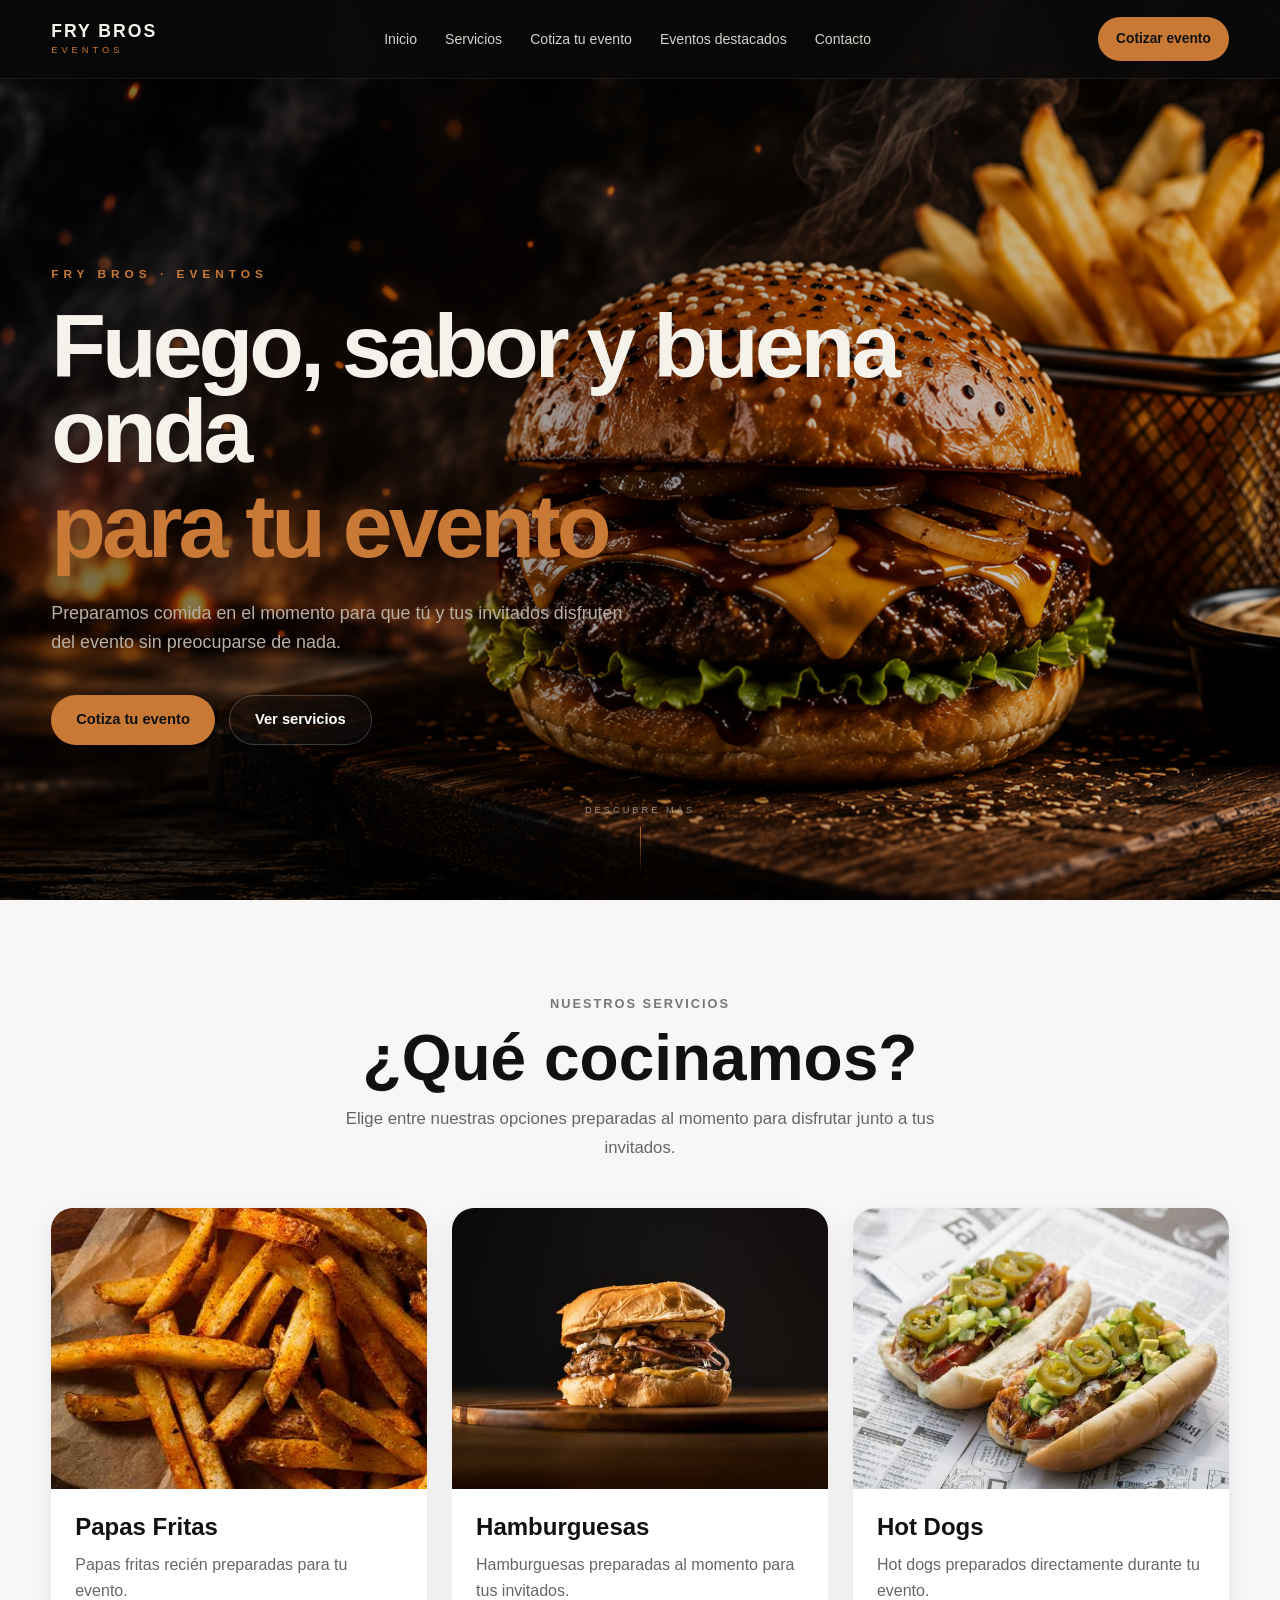
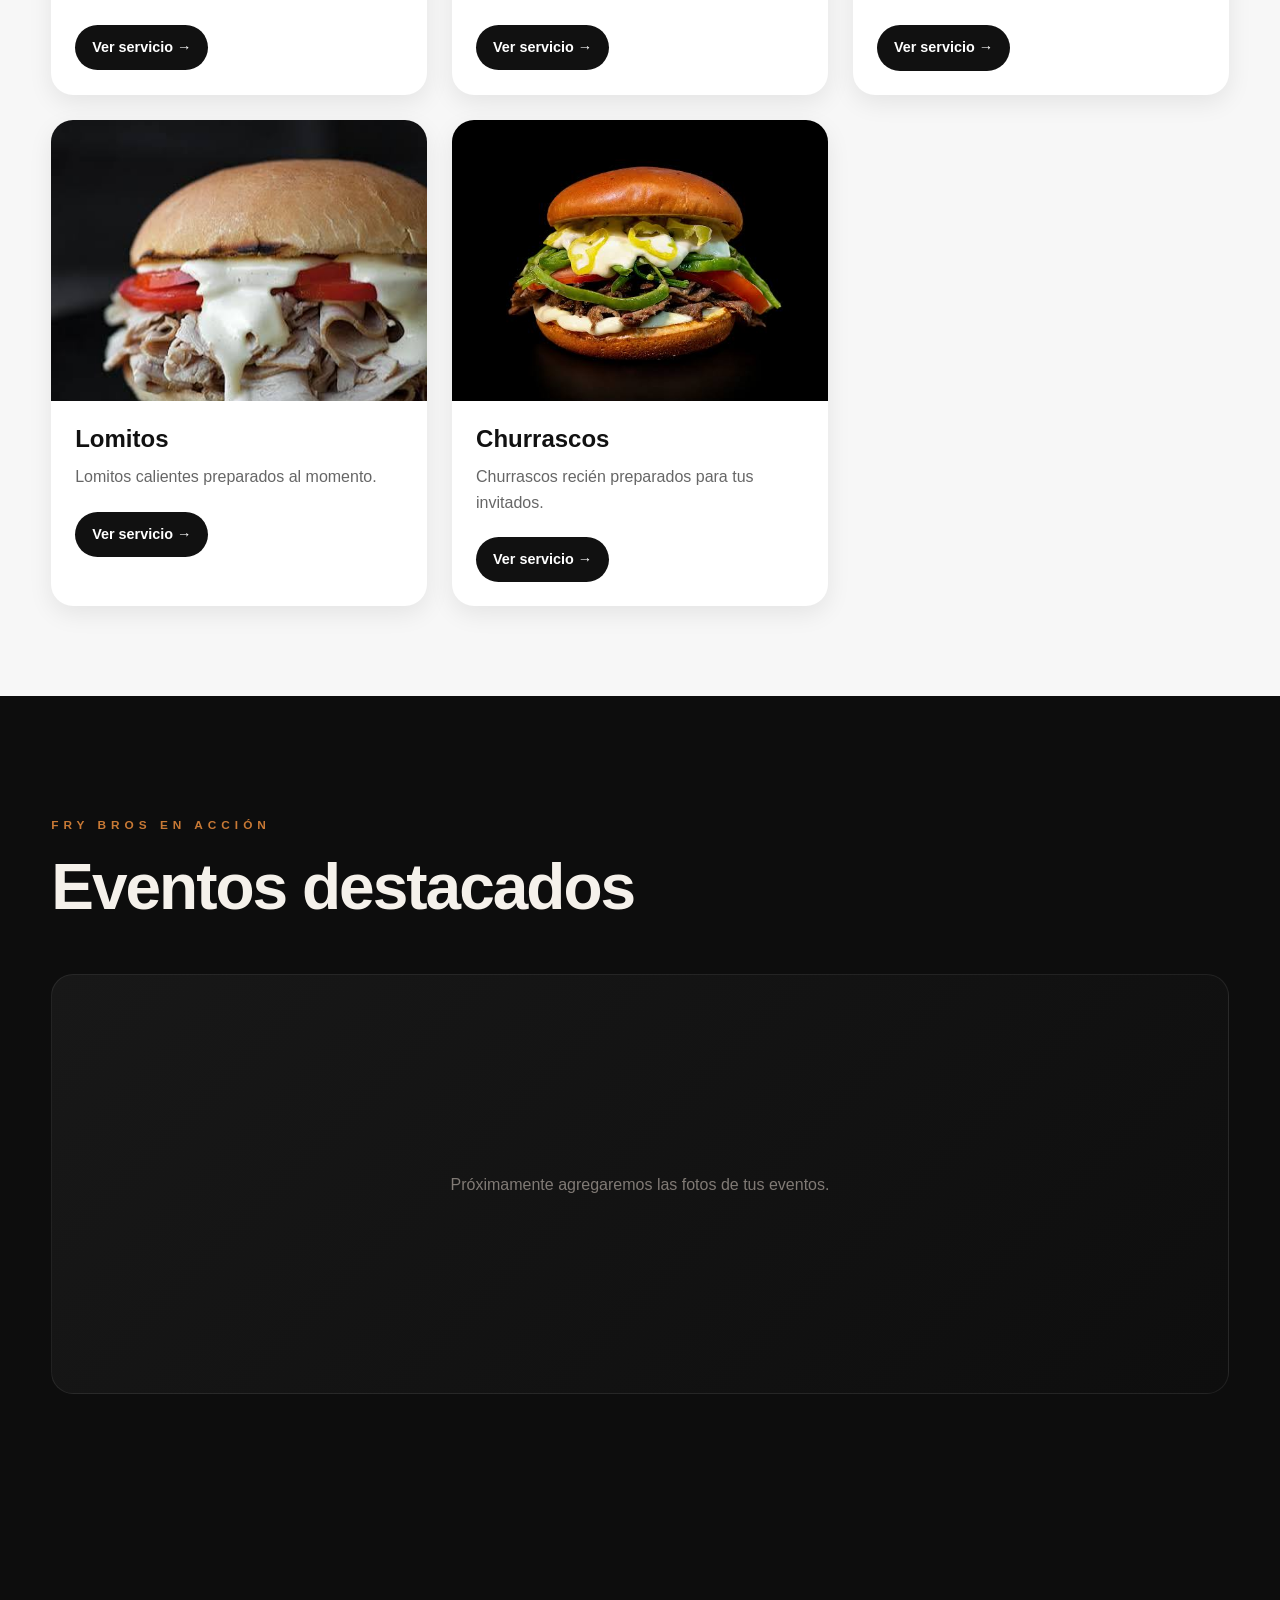
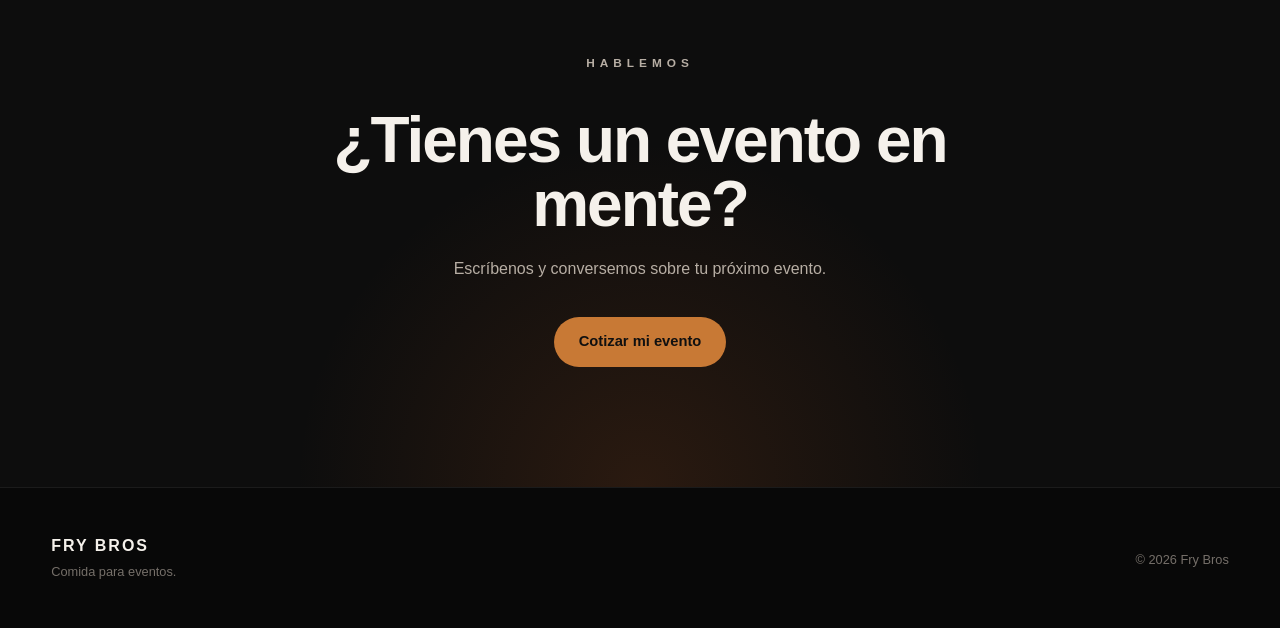
==== index.html @ 7876daa6 "Update index.html" ====
<!DOCTYPE html>
<html lang="es">
<head>
  <meta charset="UTF-8">
  <meta name="viewport" content="width=device-width, initial-scale=1.0">

  <title>Fry Bros | Comida para Eventos</title>
  <meta
    name="description"
    content="Fry Bros - Comida preparada en el momento para eventos."
  >

  <link rel="stylesheet" href="styles.css">
  <link rel="stylesheet" href="css/servicios.css">
</head>

<body>

  <header class="navbar">
    <div class="container nav-content">
      <a href="#inicio" class="brand">
        <span class="brand-main">FRY BROS</span>
        <span class="brand-small">EVENTOS</span>
      </a>

      <nav>
        <a href="#inicio">Inicio</a>
        <a href="#servicios">Servicios</a>
        <a href="#cotizar">Cotiza tu evento</a>
        <a href="#eventos">Eventos destacados</a>
        <a href="#contacto">Contacto</a>
      </nav>

      <a href="#cotizar" class="nav-button">
        Cotizar evento
      </a>
    </div>
  </header>


  <main>

    <!-- INICIO -->
    <section id="inicio" class="hero">

      <div class="hero-background"></div>

      <div class="container hero-content">

        <p class="eyebrow">
          FRY BROS · EVENTOS
        </p>

        <h1>
          Fuego, sabor y buena onda
          <span>para tu evento</span>
        </h1>

        <p class="hero-description">
          Preparamos comida en el momento para que tú y tus invitados
          disfruten del evento sin preocuparse de nada.
        </p>

        <div class="hero-buttons">

          <a href="#cotizar" class="button-primary">
            Cotiza tu evento
          </a>

          <a href="#servicios" class="button-secondary">
            Ver servicios
          </a>

        </div>

      </div>

      <div class="scroll-indicator">
        <span>DESCUBRE MÁS</span>
        <div class="scroll-line"></div>
      </div>

    </section>


<!-- SERVICIOS FRY BROS -->
<div id="servicios"></div>
    




    <!-- EVENTOS -->
    <section id="eventos" class="section">

      <div class="container">

        <p class="section-label">
          FRY BROS EN ACCIÓN
        </p>

        <h2>
          Eventos destacados
        </h2>

        <div class="gallery-placeholder">
          <p>Próximamente agregaremos las fotos de tus eventos.</p>
        </div>

      </div>

    </section>


    <!-- CONTACTO -->
    <section id="contacto" class="section contact-section">

      <div class="container">

        <p class="section-label">
          HABLEMOS
        </p>

        <h2>
          ¿Tienes un evento en mente?
        </h2>

        <p>
          Escríbenos y conversemos sobre tu próximo evento.
        </p>

        <a href="#cotizar" class="button-primary">
          Cotizar mi evento
        </a>

      </div>

    </section>

  </main>


  <footer>

    <div class="container footer-content">

      <div>
        <strong>FRY BROS</strong>
        <p>Comida para eventos.</p>
      </div>

      <p>
        © <span id="year"></span> Fry Bros
      </p>

    </div>

  </footer>


  <script src="script.js"></script>
<script src="data/servicios.js"></script>
<script src="js/servicios.js"></script>
</body>
</html>
---- styles.css ----
:root {
  --bg: #0d0d0d;
  --bg-soft: #151515;
  --card: #181818;
  --text: #f5f1eb;
  --text-soft: #b7aea4;
  --accent: #c87935;
  --accent-dark: #9f5620;
  --border: rgba(255, 255, 255, 0.08);

  --max-width: 1180px;
  --radius: 22px;
}


/* RESET */

* {
  margin: 0;
  padding: 0;
  box-sizing: border-box;
}

html {
  scroll-behavior: smooth;
}

body {
  background: var(--bg);
  color: var(--text);
  font-family: Arial, Helvetica, sans-serif;
  line-height: 1.6;
  overflow-x: hidden;
}

a {
  color: inherit;
  text-decoration: none;
}

.container {
  width: min(92%, var(--max-width));
  margin: auto;
}


/* NAVBAR */

.navbar {
  position: fixed;
  top: 0;
  left: 0;
  width: 100%;
  z-index: 1000;

  background: rgba(10, 10, 10, 0.78);
  backdrop-filter: blur(16px);
  -webkit-backdrop-filter: blur(16px);

  border-bottom: 1px solid var(--border);
}

.nav-content {
  min-height: 78px;

  display: flex;
  justify-content: space-between;
  align-items: center;
  gap: 30px;
}

.brand {
  display: flex;
  flex-direction: column;

  line-height: 1;
}

.brand-main {
  font-size: 1.1rem;
  font-weight: 800;
  letter-spacing: 2px;
}

.brand-small {
  margin-top: 5px;

  font-size: 0.58rem;
  letter-spacing: 4px;

  color: var(--accent);
}

nav {
  display: flex;
  align-items: center;
  gap: 28px;
}

nav a {
  position: relative;

  font-size: 0.88rem;

  color: #d8d1c9;

  transition: 0.25s ease;
}

nav a::after {
  content: "";

  position: absolute;

  left: 0;
  bottom: -7px;

  width: 0;
  height: 1px;

  background: var(--accent);

  transition: 0.3s ease;
}

nav a:hover {
  color: white;
}

nav a:hover::after {
  width: 100%;
}

.nav-button {
  padding: 11px 18px;

  background: var(--accent);
  border-radius: 999px;

  color: #111;
  font-weight: 700;
  font-size: 0.86rem;

  transition: 0.25s ease;
}

.nav-button:hover {
  transform: translateY(-2px);
  background: #dc8a42;
}


/* HERO */

.hero {
  position: relative;

  min-height: 100vh;

  display: flex;
  align-items: center;

  overflow: hidden;
}

.hero-background {
  position: absolute;
  inset: 0;

 background:
    linear-gradient(
        90deg,
        rgba(0, 0, 0, 0.35) 0%,
        rgba(0, 0, 0, 0.20) 50%,
        rgba(0, 0, 0, 0.10) 100%
    ),
    url("ChatGPT Image 18 ago 2026, 19_31_54.png");

background-size: cover;
background-position: center;
background-repeat: no-repeat;

  transform: scale(1.04);

  animation: heroMove 9s ease-in-out infinite alternate;
}

.hero-background::after {
  content: "";

  position: absolute;
  inset: 0;

  background:
    linear-gradient(
      90deg,
      rgba(0, 0, 0, 0.30),
      rgba(0, 0, 0, 0.05)
    );
}

@keyframes heroMove {
  from {
    transform: scale(1.04) translateX(0);
  }

  to {
    transform: scale(1.08) translateX(-12px);
  }
}

.hero-content {
  position: relative;
  z-index: 2;

  padding-top: 110px;

  max-width: var(--max-width);
}

.eyebrow,
.section-label {
  margin-bottom: 20px;

  color: var(--accent);

  font-size: 0.74rem;
  font-weight: 700;
  letter-spacing: 5px;
}

.hero h1 {
  max-width: 850px;

  font-size: clamp(3rem, 7vw, 6.5rem);
  line-height: 0.95;

  letter-spacing: -4px;
  font-weight: 800;

  animation: fadeUp 0.9s ease forwards;
}

.hero h1 span {
  display: block;

  margin-top: 10px;

  color: var(--accent);
}

.hero-description {
  max-width: 600px;

  margin-top: 30px;

  font-size: 1.12rem;

  color: var(--text-soft);

  animation: fadeUp 1.2s ease forwards;
}

.hero-buttons {
  display: flex;
  flex-wrap: wrap;
  gap: 14px;

  margin-top: 38px;

  animation: fadeUp 1.4s ease forwards;
}

.button-primary,
.button-secondary {
  display: inline-flex;

  align-items: center;
  justify-content: center;

  min-height: 50px;

  padding: 0 25px;

  border-radius: 999px;

  font-size: 0.92rem;
  font-weight: 700;

  transition:
    transform 0.25s ease,
    background 0.25s ease,
    border 0.25s ease;
}

.button-primary {
  background: var(--accent);
  color: #101010;
}

.button-primary:hover {
  background: #df8c42;
  transform: translateY(-3px);
}

.button-secondary {
  border: 1px solid rgba(255, 255, 255, 0.2);

  color: white;

  background: rgba(255, 255, 255, 0.03);
}

.button-secondary:hover {
  background: rgba(255, 255, 255, 0.08);
  transform: translateY(-3px);
}

.scroll-indicator {
  position: absolute;

  left: 50%;
  bottom: 28px;

  transform: translateX(-50%);

  z-index: 2;

  display: flex;
  flex-direction: column;
  align-items: center;
  gap: 9px;
}

.scroll-indicator span {
  font-size: 0.58rem;

  letter-spacing: 3px;

  color: rgba(255, 255, 255, 0.5);
}

.scroll-line {
  width: 1px;
  height: 45px;

  background: linear-gradient(
    to bottom,
    var(--accent),
    transparent
  );

  animation: scrollPulse 1.8s infinite;
}

@keyframes scrollPulse {
  0% {
    opacity: 0.25;
    transform: scaleY(0.65);
    transform-origin: top;
  }

  50% {
    opacity: 1;
    transform: scaleY(1);
  }

  100% {
    opacity: 0.25;
    transform: scaleY(0.65);
    transform-origin: bottom;
  }
}

@keyframes fadeUp {
  from {
    opacity: 0;
    transform: translateY(28px);
  }

  to {
    opacity: 1;
    transform: translateY(0);
  }
}


/* SECCIONES */

.section {
  padding: 120px 0;
}

.section h2 {
  max-width: 760px;

  font-size: clamp(2.3rem, 5vw, 4.4rem);

  line-height: 1;
  letter-spacing: -2px;
}

.section-description {
  max-width: 630px;

  margin-top: 22px;

  color: var(--text-soft);
  font-size: 1.05rem;
}


/* SERVICIOS */

.services-grid {
  margin-top: 60px;

  display: grid;

  grid-template-columns: repeat(3, 1fr);

  gap: 18px;
}

.service-card {
  position: relative;

  min-height: 270px;

  padding: 30px;

  display: flex;
  flex-direction: column;
  justify-content: flex-end;

  background:
    linear-gradient(
      145deg,
      #1c1b1a,
      #121212
    );

  border: 1px solid var(--border);

  border-radius: var(--radius);

  overflow: hidden;

  transition:
    transform 0.35s ease,
    border-color 0.35s ease,
    background 0.35s ease;
}

.service-card::before {
  content: "";

  position: absolute;

  width: 180px;
  height: 180px;

  top: -90px;
  right: -70px;

  border-radius: 50%;

  background: rgba(196, 105, 48, 0.09);

  filter: blur(10px);

  transition: 0.4s ease;
}

.service-card:hover {
  transform: translateY(-8px);

  border-color: rgba(200, 121, 53, 0.45);

  background:
    linear-gradient(
      145deg,
      #211b17,
      #121212
    );
}

.service-card:hover::before {
  transform: scale(1.4);

  background: rgba(196, 105, 48, 0.15);
}

.service-number {
  position: absolute;

  top: 25px;
  right: 25px;

  font-size: 0.75rem;
  letter-spacing: 2px;

  color: #706a64;
}

.service-card h3 {
  position: relative;

  font-size: 1.7rem;
  margin-bottom: 10px;
}

.service-card p {
  position: relative;

  color: #9d9690;
}


/* COTIZADOR */

.dark-section {
  background:
    radial-gradient(
      circle at 20% 0%,
      rgba(144, 66, 27, 0.12),
      transparent 35%
    ),
    #080808;

  border-top: 1px solid var(--border);
  border-bottom: 1px solid var(--border);
}

.quote-placeholder,
.gallery-placeholder {
  margin-top: 55px;

  min-height: 300px;

  display: flex;
  align-items: center;
  justify-content: center;

  text-align: center;

  background: var(--card);

  border: 1px solid var(--border);

  border-radius: var(--radius);

  color: #807a75;
}


/* GALERÍA */

.gallery-placeholder {
  min-height: 420px;

  background:
    linear-gradient(
      135deg,
      #181818,
      #0e0e0e
    );
}


/* CONTACTO */

.contact-section {
  text-align: center;

  background:
    radial-gradient(
      circle at 50% 100%,
      rgba(177, 85, 30, 0.18),
      transparent 40%
    );
}

.contact-section .section-label,
.contact-section h2,
.contact-section p {
  margin-left: auto;
  margin-right: auto;
}

.contact-section h2 {
  max-width: 700px;
}

.contact-section p {
  margin-top: 20px;
  margin-bottom: 35px;

  color: var(--text-soft);
}


/* FOOTER */

footer {
  padding: 45px 0;

  border-top: 1px solid var(--border);

  background: #080808;
}

.footer-content {
  display: flex;

  justify-content: space-between;
  align-items: center;

  gap: 30px;
}

.footer-content strong {
  letter-spacing: 2px;
}

.footer-content p {
  margin-top: 4px;

  font-size: 0.8rem;

  color: #756f69;
}


/* RESPONSIVE */

@media (max-width: 950px) {

  nav {
    display: none;
  }

  .services-grid {
    grid-template-columns: repeat(2, 1fr);
  }

  .hero h1 {
    letter-spacing: -3px;
  }

}


@media (max-width: 650px) {

  .navbar {
    background: rgba(8, 8, 8, 0.92);
  }

  .nav-content {
    min-height: 68px;
  }

  .nav-button {
    padding: 9px 14px;

    font-size: 0.75rem;
  }

  .hero {
    min-height: 100svh;
  }

  .hero-content {
    padding-top: 90px;
  }

  .hero h1 {
    font-size: clamp(3rem, 15vw, 4.3rem);

    letter-spacing: -2px;
  }

  .hero-description {
    font-size: 1rem;
  }

  .hero-buttons {
    flex-direction: column;
  }

  .button-primary,
  .button-secondary {
    width: 100%;
  }

  .scroll-indicator {
    display: none;
  }

  .section {
    padding: 85px 0;
  }

  .section h2 {
    font-size: 2.6rem;
  }

  .services-grid {
    grid-template-columns: 1fr;
  }

  .service-card {
    min-height: 230px;
  }

  .footer-content {
    flex-direction: column;
    align-items: flex-start;
  }

}
/* ==============================
   ANIMACIONES AL HACER SCROLL
   ============================== */

.reveal {
  opacity: 0;
  transform: translateY(35px);
  transition:
    opacity 0.8s ease,
    transform 0.8s ease;
}

.reveal.visible {
  opacity: 1;
  transform: translateY(0);
}

/* Efecto del navbar al bajar */

.navbar-scrolled {
  background: rgba(8, 8, 8, 0.95);
  box-shadow: 0 8px 30px rgba(0, 0, 0, 0.25);
}

/* Retraso progresivo de las tarjetas */

.service-card:nth-child(1) {
  transition-delay: 0.05s;
}

.service-card:nth-child(2) {
  transition-delay: 0.10s;
}

.service-card:nth-child(3) {
  transition-delay: 0.15s;
}

.service-card:nth-child(4) {
  transition-delay: 0.20s;
}

.service-card:nth-child(5) {
  transition-delay: 0.25s;
}

/* Accesibilidad: reduce animaciones si el dispositivo lo solicita */

@media (prefers-reduced-motion: reduce) {
  *,
  *::before,
  *::after {
    scroll-behavior: auto !important;
    animation-duration: 0.01ms !important;
    animation-iteration-count: 1 !important;
    transition-duration: 0.01ms !important;
  }
}
---- css/servicios.css ----
.servicios-frybros {
  padding: 90px 0;
  background: #f7f7f7;
}

.servicios-encabezado {
  width: min(900px, 90%);
  margin: 0 auto 45px;
  text-align: center;
}

.servicios-etiqueta {
  display: inline-block;
  margin-bottom: 12px;
  font-size: 0.8rem;
  font-weight: 800;
  letter-spacing: 2px;
  color: #777;
}

.servicios-encabezado h2 {
  margin: 0 0 15px;
  font-size: clamp(2.2rem, 5vw, 4rem);
  line-height: 1;
  color: #111;
}

.servicios-encabezado p {
  max-width: 650px;
  margin: 0 auto;
  font-size: 1.05rem;
  line-height: 1.7;
  color: #666;
}

#servicios-container {
  width: min(1200px, 92%);
  margin: 0 auto;

  display: grid;
  grid-template-columns: repeat(3, 1fr);
  gap: 25px;
}

.servicio-card {
  position: relative;
  overflow: hidden;
  background: white;
  border-radius: 22px;

  box-shadow:
    0 8px 25px rgba(0, 0, 0, 0.08);

  transition:
    transform 0.3s ease,
    box-shadow 0.3s ease;
}

.servicio-card:hover {
  transform: translateY(-8px);

  box-shadow:
    0 18px 45px rgba(0, 0, 0, 0.15);
}

.servicio-link {
  display: block;
  height: 100%;
  text-decoration: none;
  color: inherit;
}

.servicio-imagen {
  width: 100%;
  aspect-ratio: 4 / 3;

  overflow: hidden;
  background: #ececec;
}

.servicio-imagen img {
  width: 100%;
  height: 100%;

  display: block;
  object-fit: cover;

  transition: transform 0.5s ease;
}

.servicio-card:hover .servicio-imagen img {
  transform: scale(1.07);
}

.servicio-contenido {
  padding: 24px;
}

.servicio-contenido h3 {
  margin: 0 0 10px;

  font-size: 1.5rem;
  line-height: 1.2;

  color: #111;
}

.servicio-contenido p {
  margin: 0 0 22px;

  line-height: 1.6;
  color: #666;
}

.servicio-boton {
  display: inline-flex;
  align-items: center;

  padding: 11px 17px;

  border-radius: 100px;

  background: #111;
  color: white;

  font-size: 0.9rem;
  font-weight: 700;

  transition:
    transform 0.2s ease,
    opacity 0.2s ease;
}

.servicio-card:hover .servicio-boton {
  transform: translateX(3px);
}

@media (max-width: 950px) {
  #servicios-container {
    grid-template-columns: repeat(2, 1fr);
  }
}

@media (max-width: 620px) {
  .servicios-frybros {
    padding: 65px 0;
  }

  #servicios-container {
    width: min(92%, 500px);
    grid-template-columns: 1fr;
    gap: 18px;
  }

  .servicios-contenido {
    padding: 20px;
  }
}
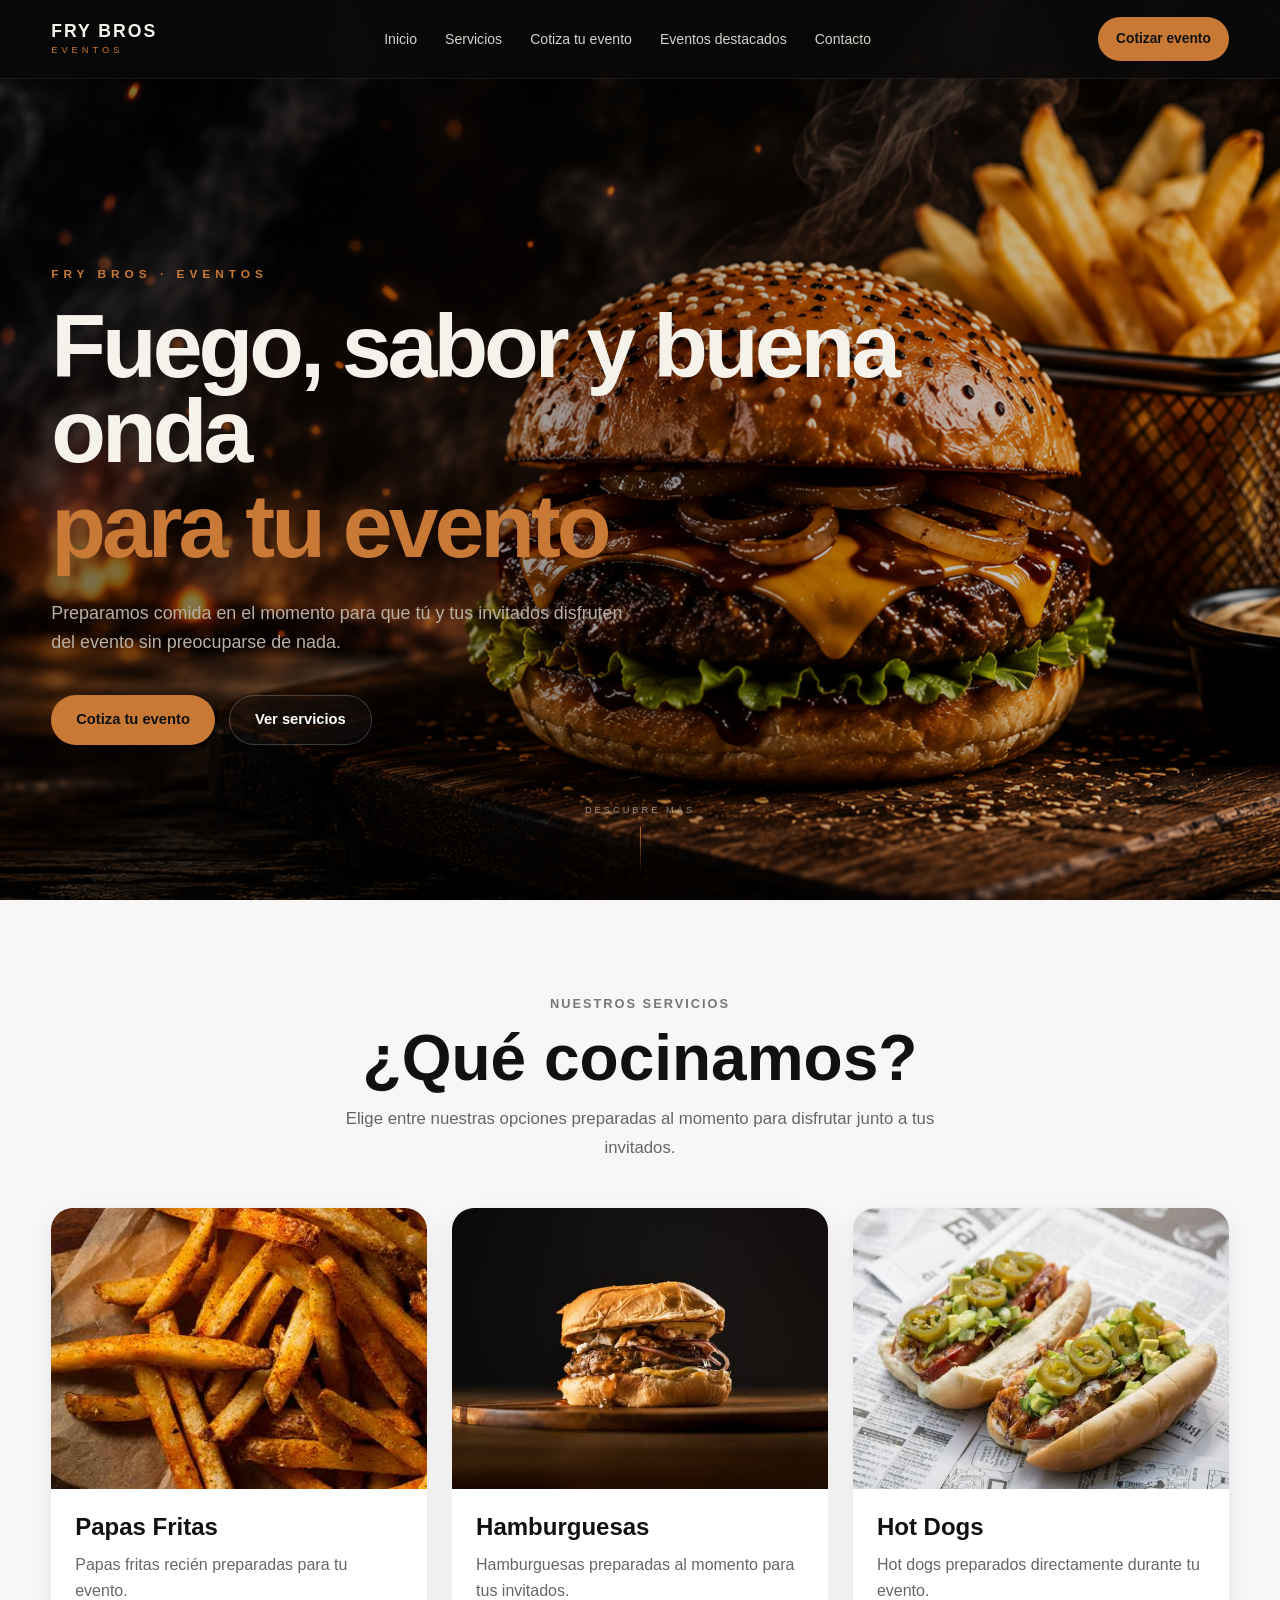
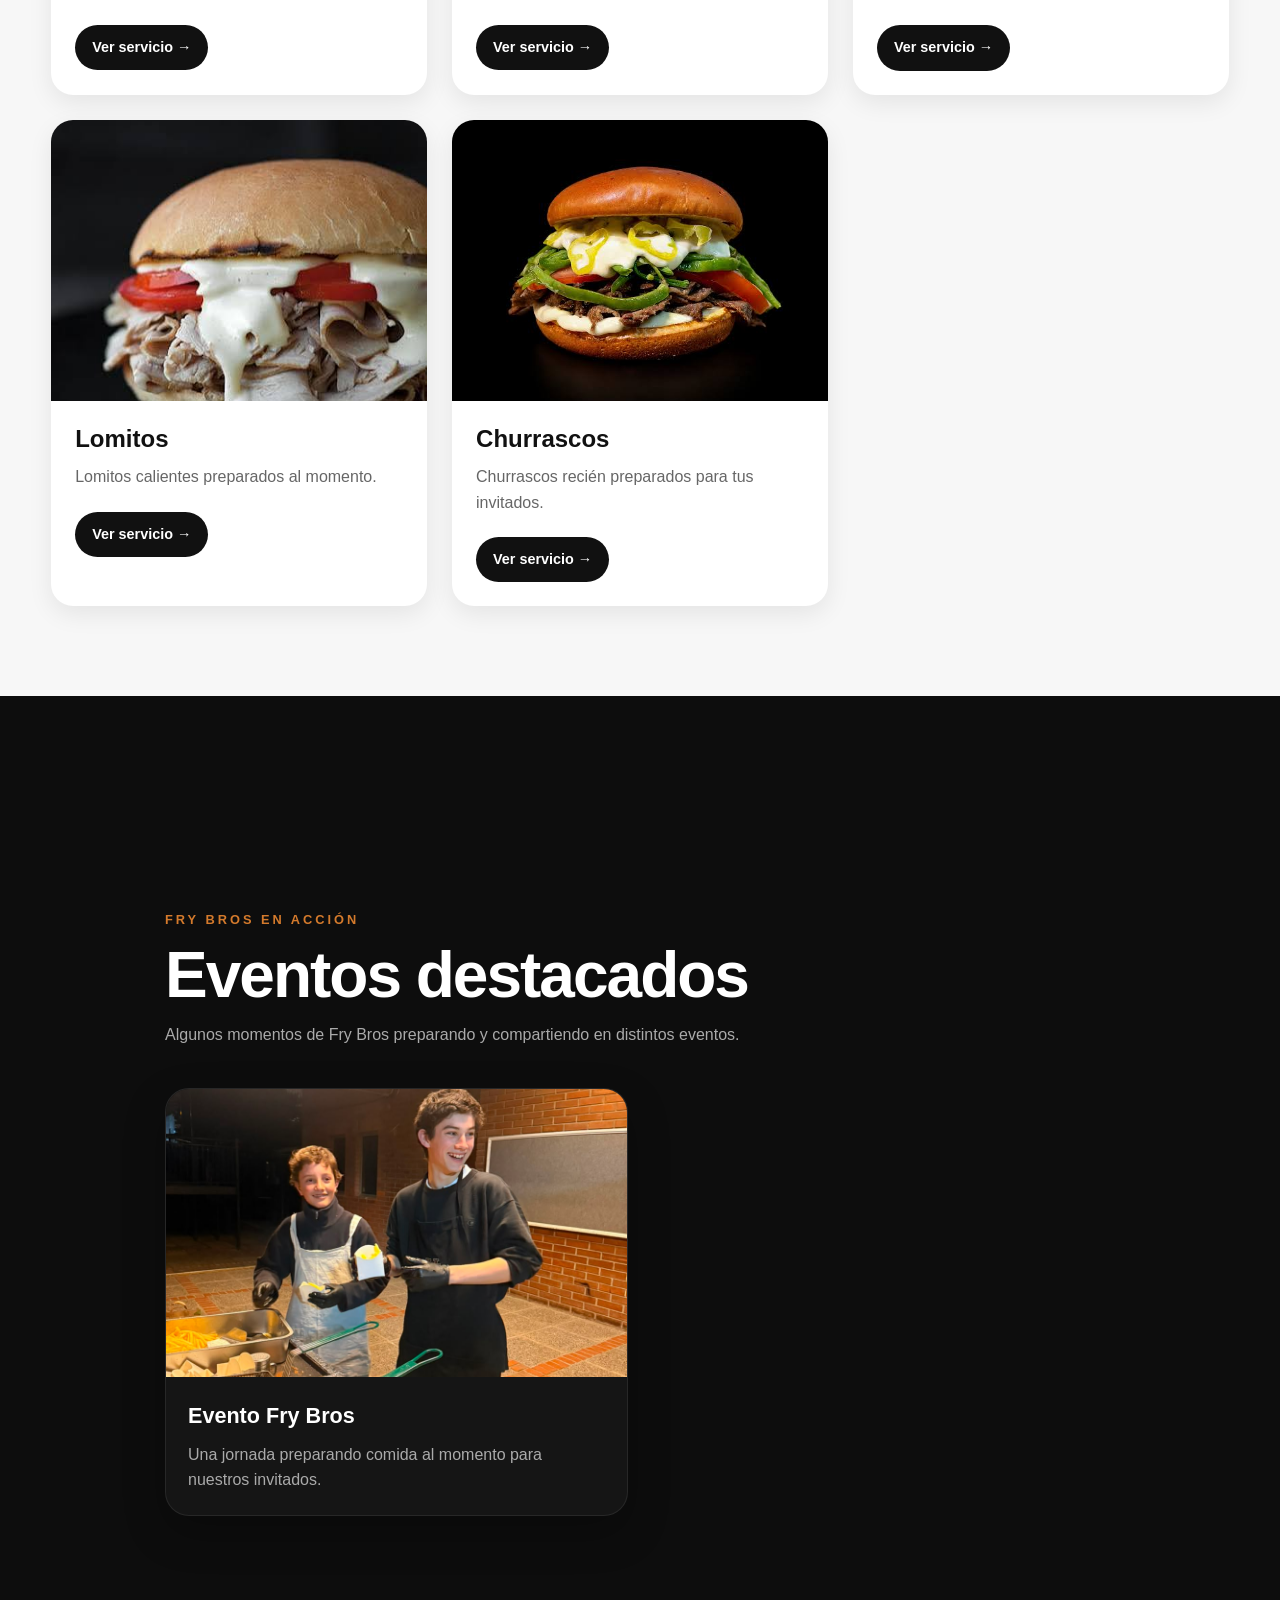
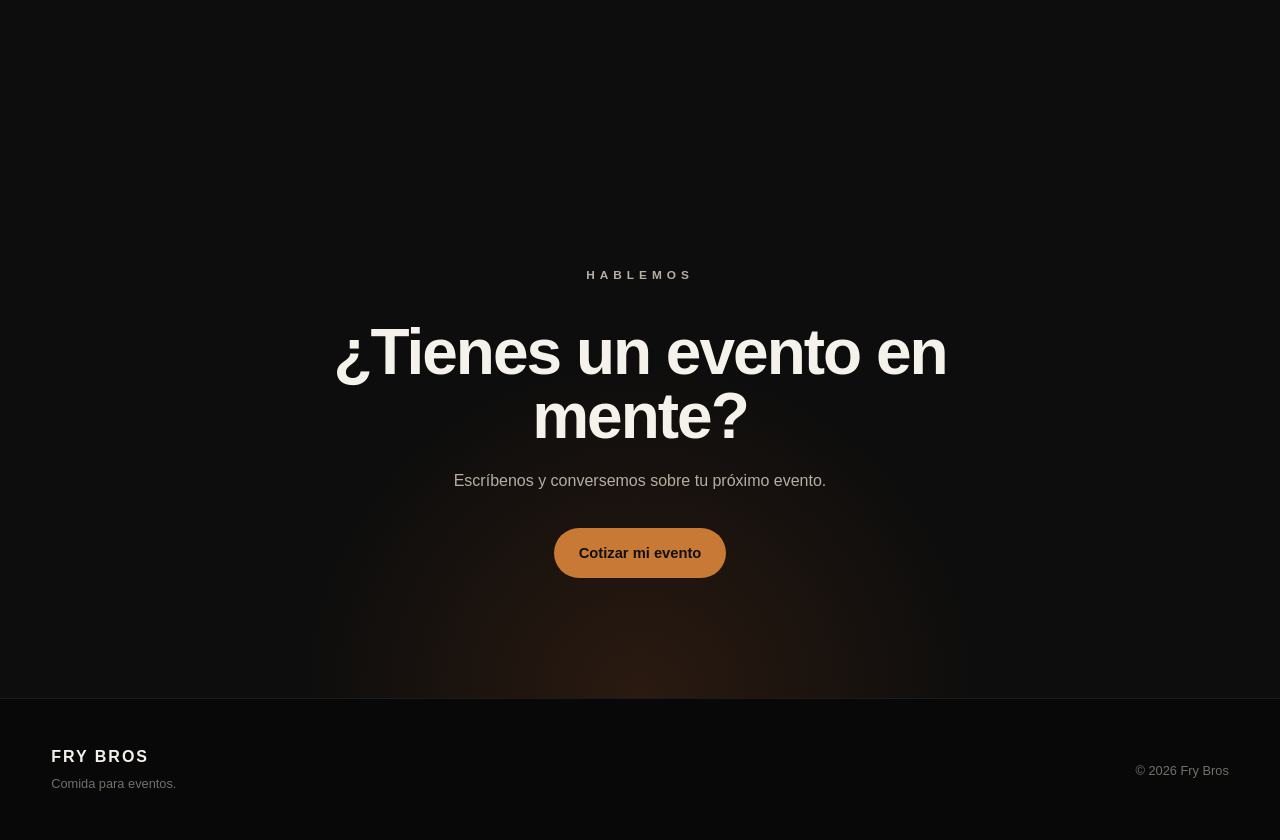
==== commit 84846750: "Update index.html" ====
--- a/index.html
+++ b/index.html
@@ -12,6 +12,7 @@
 
   <link rel="stylesheet" href="styles.css">
   <link rel="stylesheet" href="css/servicios.css">
+<link rel="stylesheet" href="css/eventos.css">
 </head>
 
 <body>
@@ -158,8 +159,10 @@
   </footer>
 
 
-  <script src="script.js"></script>
+<script src="script.js"></script>
 <script src="data/servicios.js"></script>
 <script src="js/servicios.js"></script>
+<script src="data/eventos.js"></script>
+<script src="js/eventos.js"></script>
 </body>
 </html>
--- a/css/eventos.css
+++ b/css/eventos.css
@@ -0,0 +1,105 @@
+.eventos-frybros {
+  padding: 90px 0;
+  background: #0d0d0d;
+}
+
+.eventos-encabezado {
+  width: min(950px, 90%);
+  margin: 0 auto 40px;
+}
+
+.eventos-etiqueta {
+  display: inline-block;
+  margin-bottom: 12px;
+  color: #d47a2c;
+  font-size: 0.8rem;
+  font-weight: 800;
+  letter-spacing: 3px;
+}
+
+.eventos-encabezado h2 {
+  margin: 0 0 14px;
+  color: #ffffff;
+  font-size: clamp(2.4rem, 5vw, 4rem);
+  line-height: 1;
+}
+
+.eventos-encabezado p {
+  max-width: 650px;
+  margin: 0;
+  color: #aaa;
+  font-size: 1rem;
+  line-height: 1.7;
+}
+
+#eventos-container {
+  width: min(950px, 90%);
+  margin: 0 auto;
+
+  display: grid;
+  grid-template-columns: repeat(2, 1fr);
+  gap: 24px;
+}
+
+.evento-card {
+  overflow: hidden;
+  border: 1px solid rgba(255, 255, 255, 0.08);
+  border-radius: 24px;
+  background: #151515;
+
+  box-shadow: 0 16px 40px rgba(0, 0, 0, 0.25);
+
+  transition:
+    transform 0.3s ease,
+    border-color 0.3s ease;
+}
+
+.evento-card:hover {
+  transform: translateY(-5px);
+  border-color: rgba(212, 122, 44, 0.45);
+}
+
+.evento-imagen {
+  width: 100%;
+  aspect-ratio: 16 / 10;
+  overflow: hidden;
+  background: #111;
+}
+
+.evento-imagen img {
+  width: 100%;
+  height: 100%;
+  display: block;
+  object-fit: cover;
+  transition: transform 0.5s ease;
+}
+
+.evento-card:hover .evento-imagen img {
+  transform: scale(1.04);
+}
+
+.evento-contenido {
+  padding: 22px;
+}
+
+.evento-contenido h3 {
+  margin: 0 0 8px;
+  color: #fff;
+  font-size: 1.35rem;
+}
+
+.evento-contenido p {
+  margin: 0;
+  color: #aaa;
+  line-height: 1.6;
+}
+
+@media (max-width: 700px) {
+  .eventos-frybros {
+    padding: 65px 0;
+  }
+
+  #eventos-container {
+    grid-template-columns: 1fr;
+  }
+}
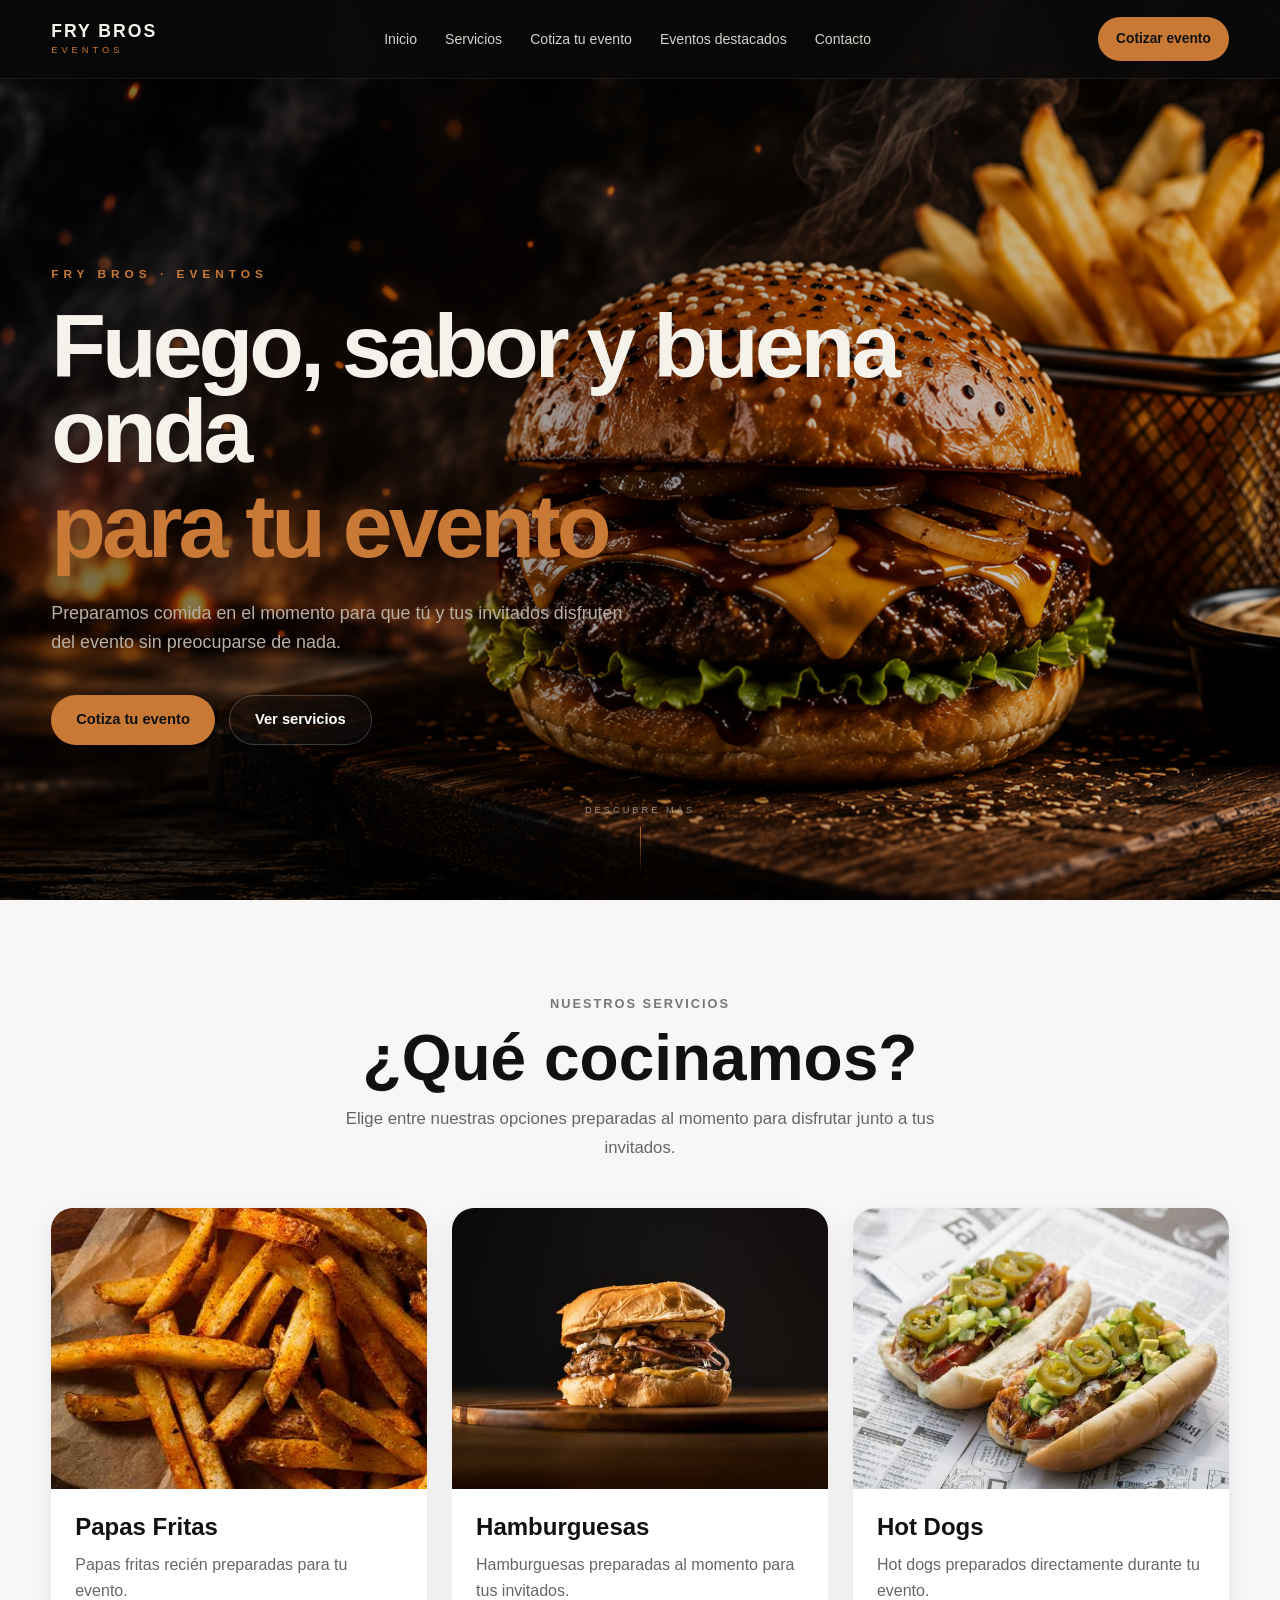
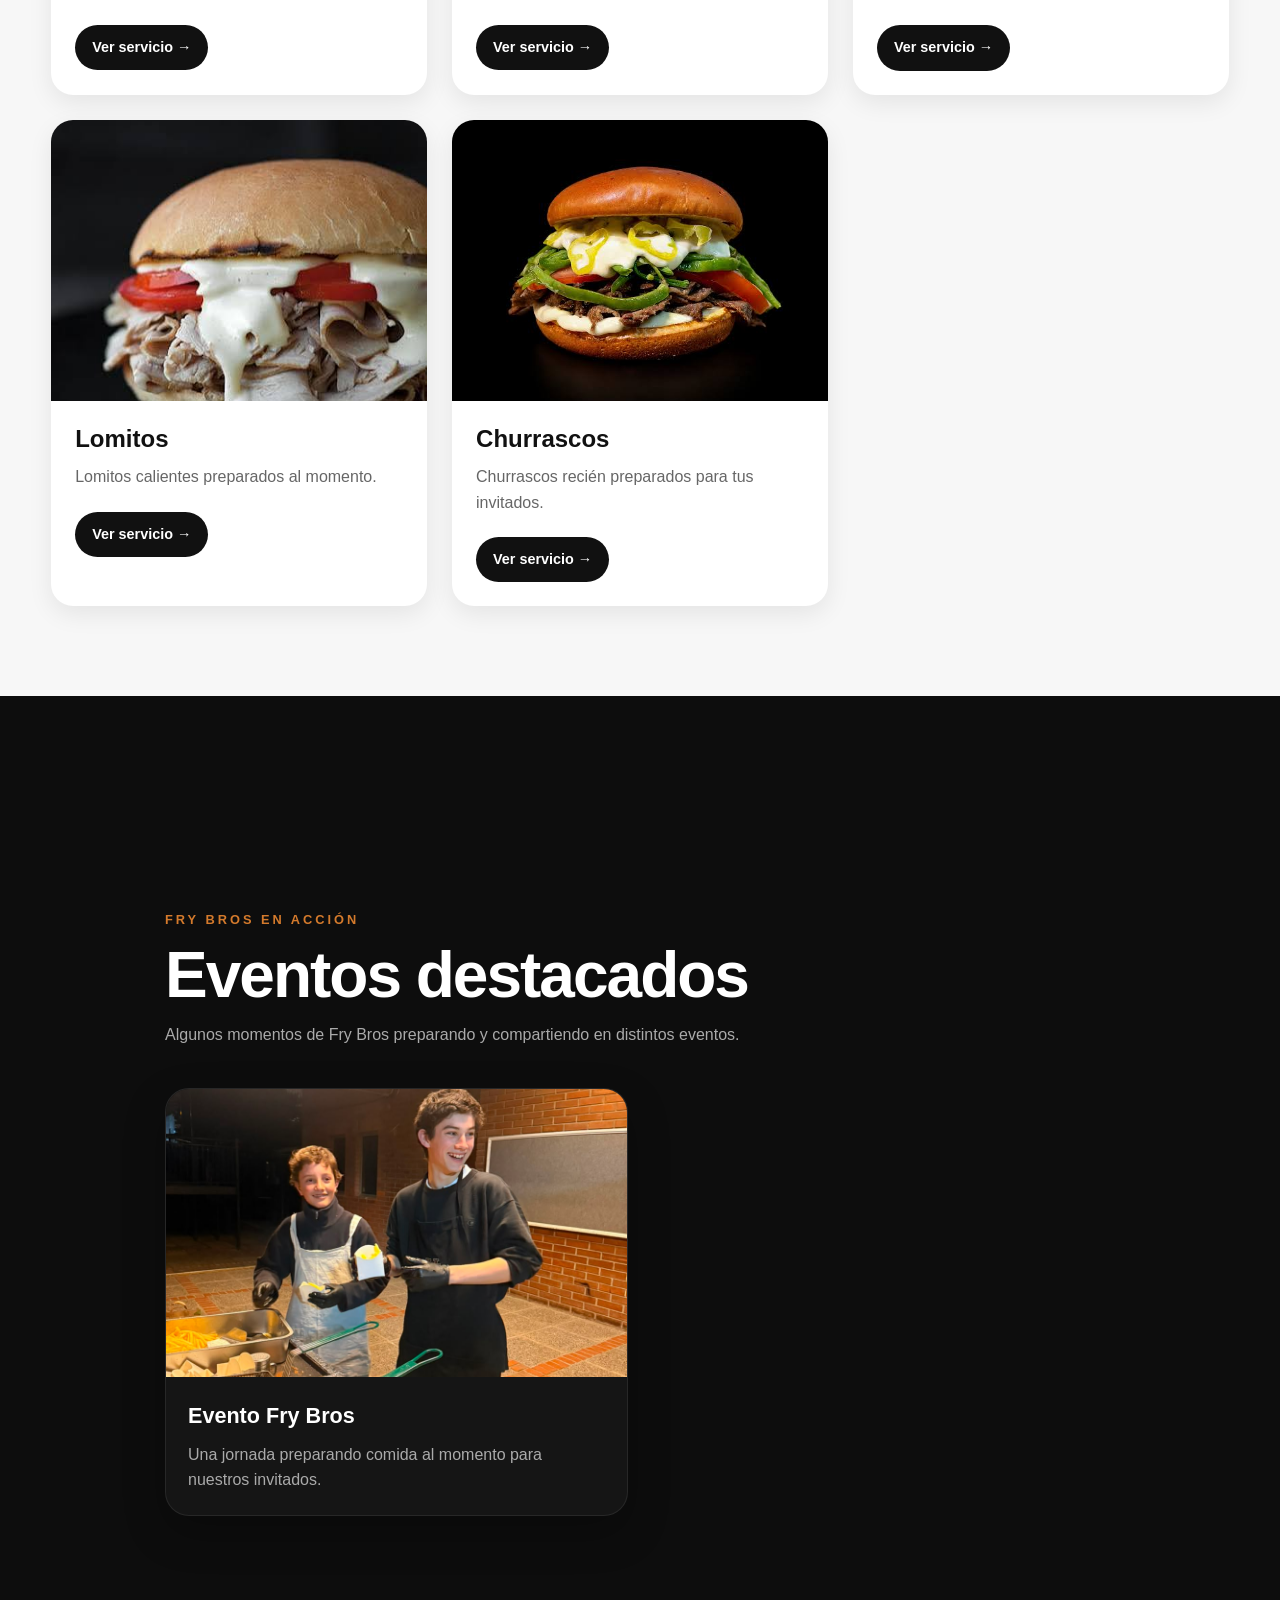
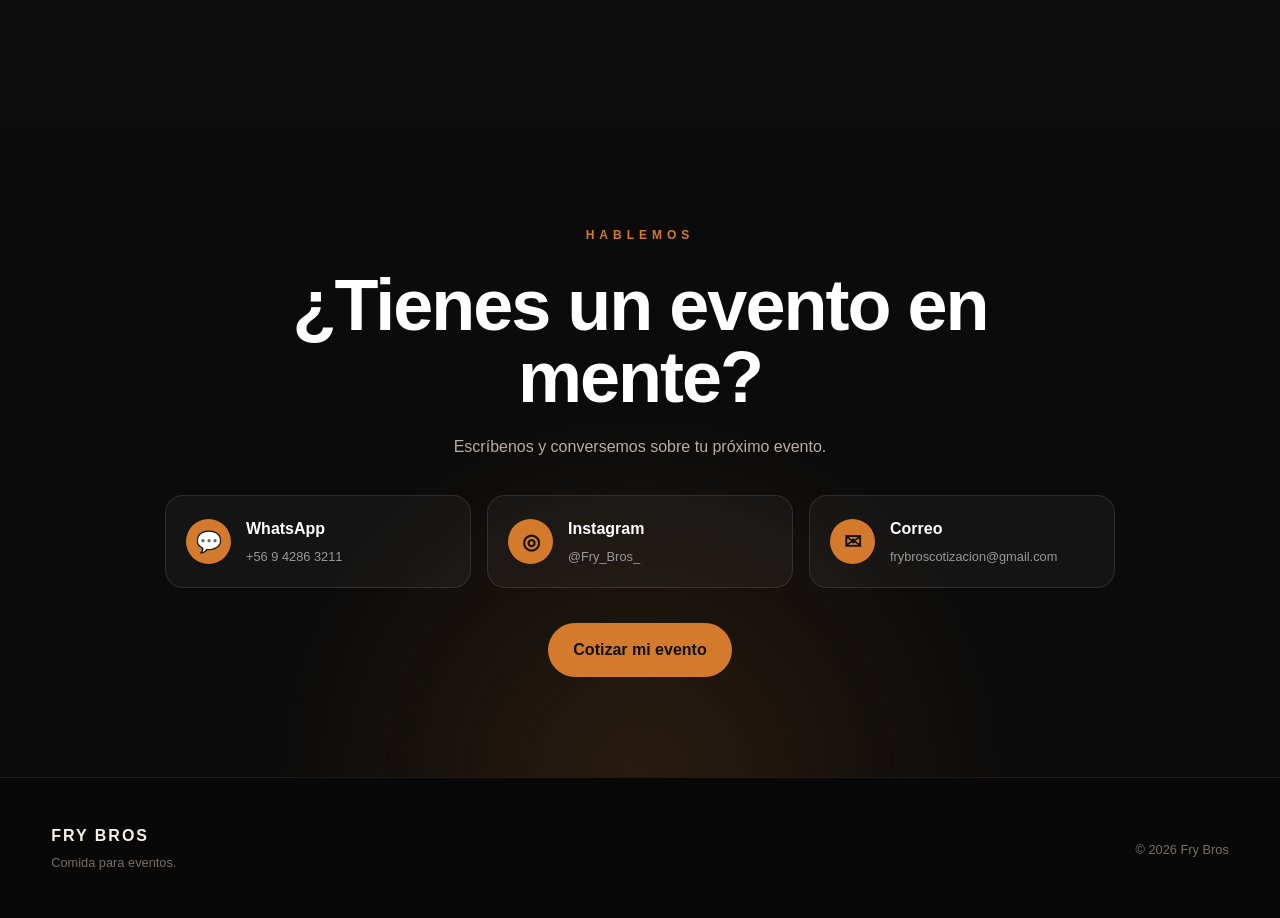
==== commit 1abd1066: "Update index.html" ====
--- a/index.html
+++ b/index.html
@@ -13,6 +13,7 @@
   <link rel="stylesheet" href="styles.css">
   <link rel="stylesheet" href="css/servicios.css">
 <link rel="stylesheet" href="css/eventos.css">
+<link rel="stylesheet" href="css/contacto.css">
 </head>
 
 <body>
@@ -164,5 +165,6 @@
 <script src="js/servicios.js"></script>
 <script src="data/eventos.js"></script>
 <script src="js/eventos.js"></script>
+<script src="js/contacto.js"></script>
 </body>
 </html>
--- a/css/contacto.css
+++ b/css/contacto.css
@@ -0,0 +1,179 @@
+#contacto {
+  background:
+    radial-gradient(
+      circle at 50% 100%,
+      rgba(212, 122, 44, 0.15),
+      transparent 40%
+    ),
+    #0b0b0b;
+
+  padding: 100px 20px;
+}
+
+.contacto-frybros {
+  width: min(950px, 100%);
+  margin: 0 auto;
+  text-align: center;
+}
+
+.contacto-etiqueta {
+  display: block;
+
+  margin-bottom: 24px;
+
+  color: #d47a2c;
+
+  font-size: 0.75rem;
+  font-weight: 800;
+
+  letter-spacing: 5px;
+}
+
+.contacto-frybros h2 {
+  max-width: 750px;
+
+  margin: 0 auto 18px;
+
+  color: #ffffff;
+
+  font-size: clamp(2.6rem, 6vw, 4.5rem);
+  line-height: 1;
+}
+
+.contacto-descripcion {
+  margin: 0 auto 45px;
+
+  color: #aaa;
+
+  font-size: 1rem;
+  line-height: 1.7;
+}
+
+/* BOTONES DE CONTACTO */
+
+.contacto-redes {
+  display: grid;
+
+  grid-template-columns: repeat(3, 1fr);
+
+  gap: 16px;
+
+  margin-bottom: 35px;
+}
+
+.contacto-boton {
+  display: flex;
+
+  align-items: center;
+
+  gap: 15px;
+
+  padding: 20px;
+
+  border: 1px solid rgba(255, 255, 255, 0.1);
+
+  border-radius: 18px;
+
+  background: rgba(255, 255, 255, 0.04);
+
+  color: #ffffff;
+
+  text-decoration: none;
+
+  text-align: left;
+
+  transition:
+    transform 0.25s ease,
+    background 0.25s ease,
+    border-color 0.25s ease;
+}
+
+.contacto-boton:hover {
+  transform: translateY(-4px);
+
+  background: rgba(255, 255, 255, 0.07);
+
+  border-color: rgba(212, 122, 44, 0.6);
+}
+
+.contacto-icono {
+  display: flex;
+
+  align-items: center;
+  justify-content: center;
+
+  width: 45px;
+  height: 45px;
+
+  flex-shrink: 0;
+
+  border-radius: 50%;
+
+  background: #d47a2c;
+
+  color: #111;
+
+  font-size: 1.3rem;
+  font-weight: 800;
+}
+
+.contacto-boton strong {
+  display: block;
+
+  margin-bottom: 5px;
+
+  font-size: 1rem;
+}
+
+.contacto-boton small {
+  display: block;
+
+  color: #999;
+
+  font-size: 0.8rem;
+}
+
+/* BOTÓN PRINCIPAL */
+
+.contacto-cotizar {
+  display: inline-block;
+
+  padding: 14px 25px;
+
+  border-radius: 999px;
+
+  background: #d47a2c;
+
+  color: #111;
+
+  text-decoration: none;
+
+  font-weight: 800;
+
+  transition:
+    transform 0.2s ease,
+    filter 0.2s ease;
+}
+
+.contacto-cotizar:hover {
+  transform: translateY(-2px);
+  filter: brightness(1.08);
+}
+
+/* CELULAR */
+
+@media (max-width: 750px) {
+  #contacto {
+    padding: 75px 20px;
+  }
+
+  .contacto-redes {
+    grid-template-columns: 1fr;
+  }
+
+  .contacto-boton {
+    max-width: 500px;
+    width: 100%;
+    margin: 0 auto;
+  }
+}
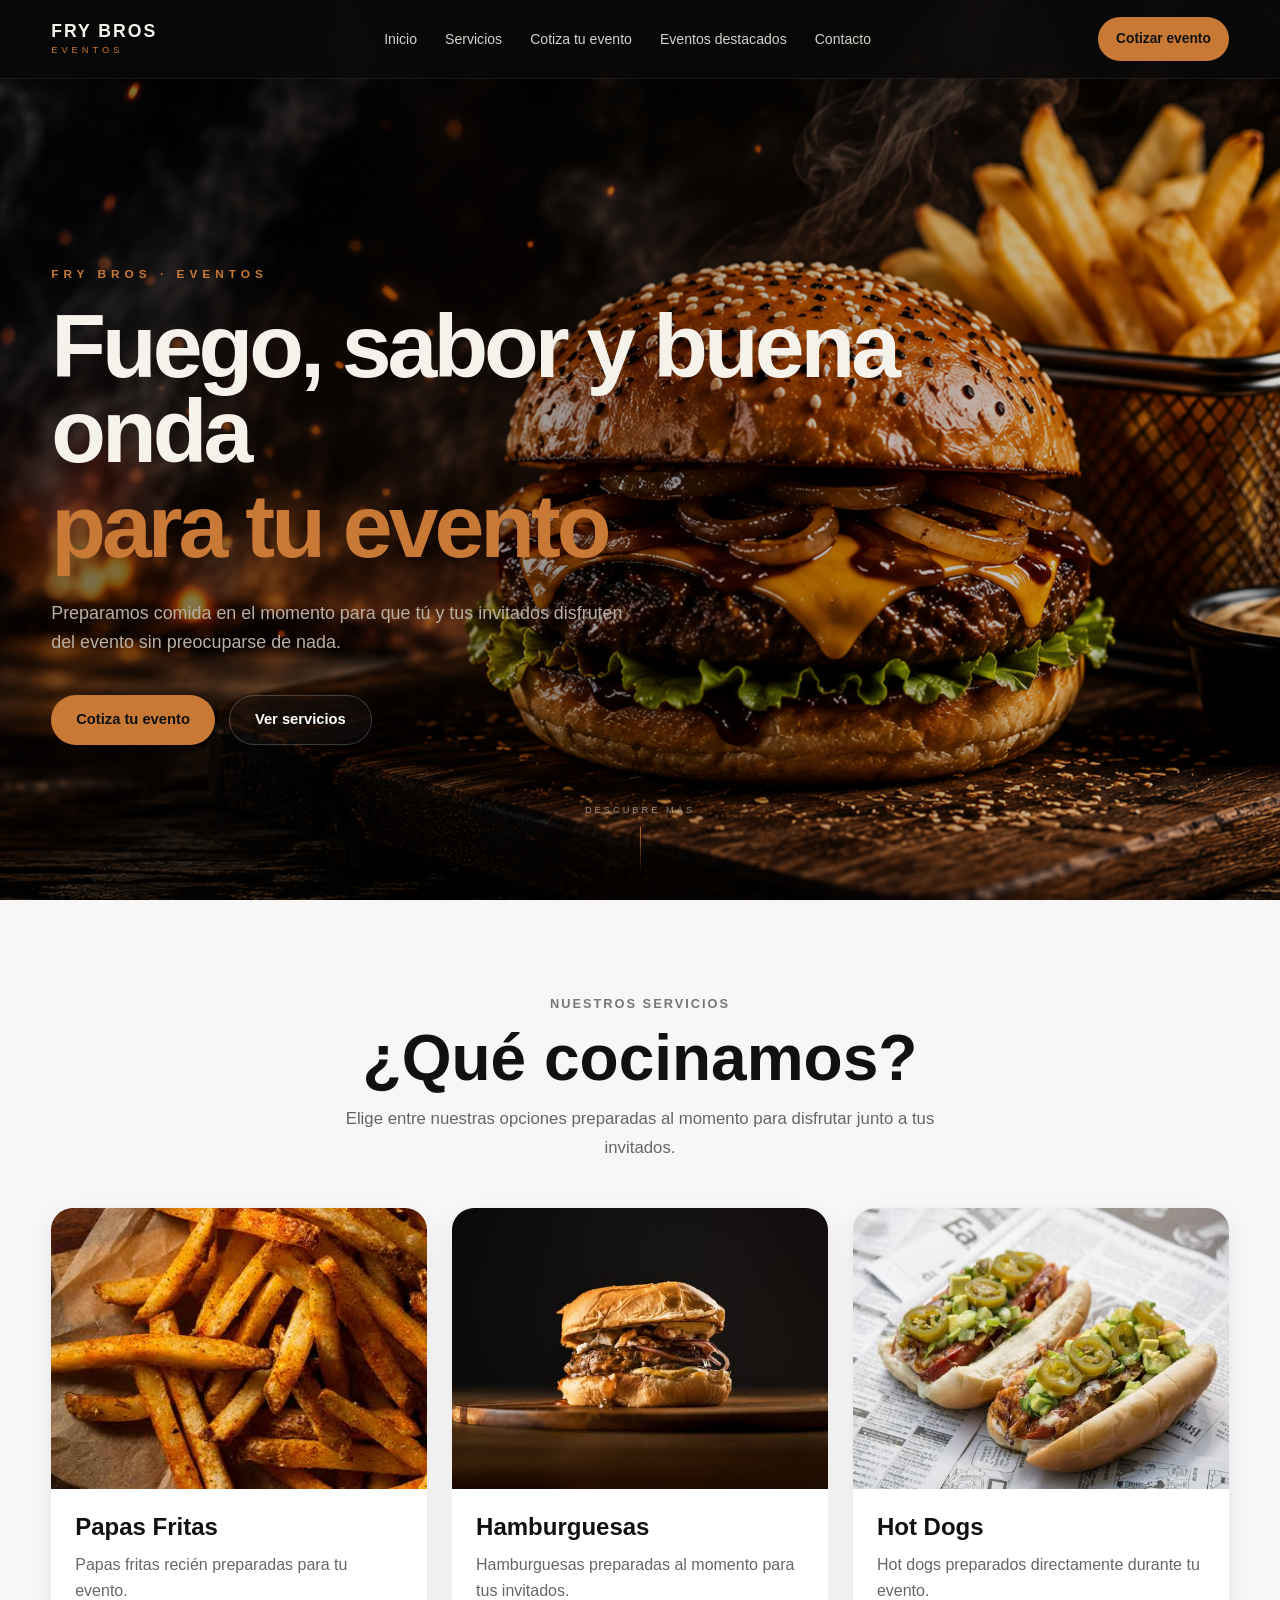
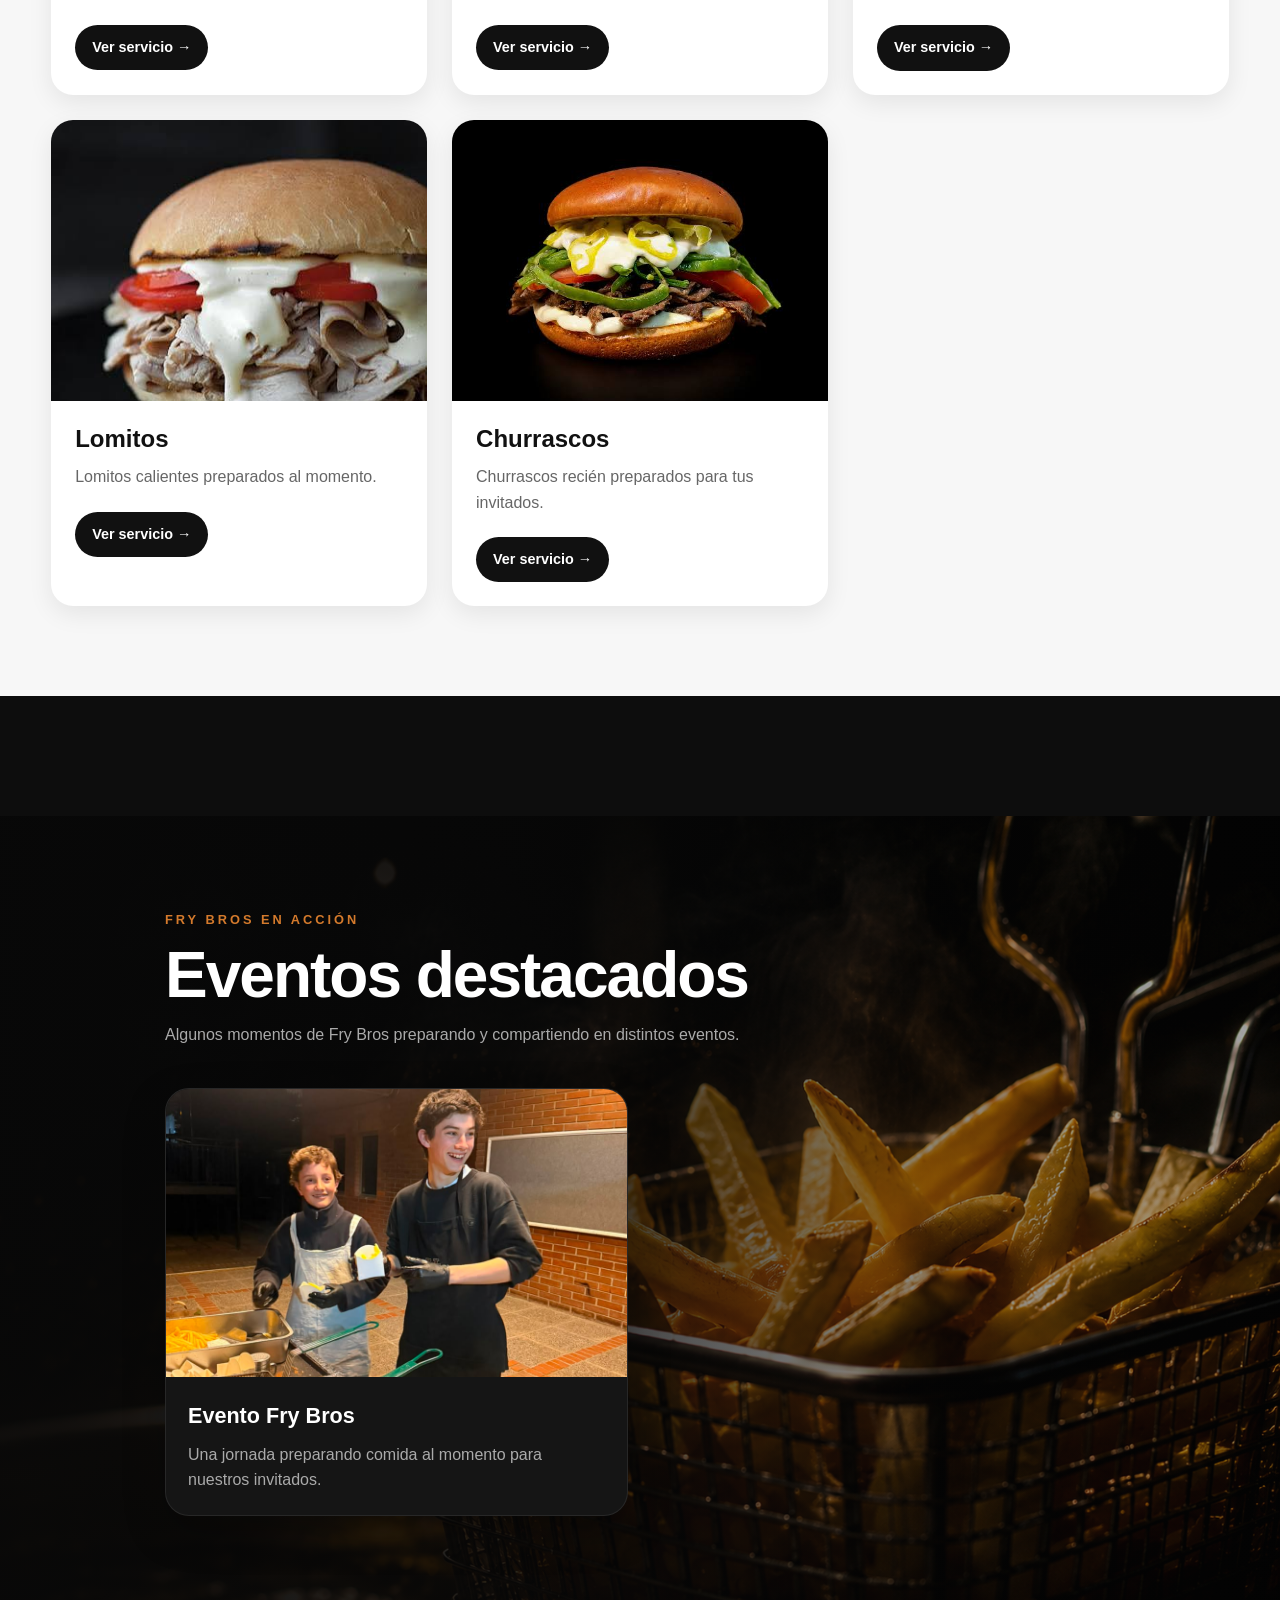
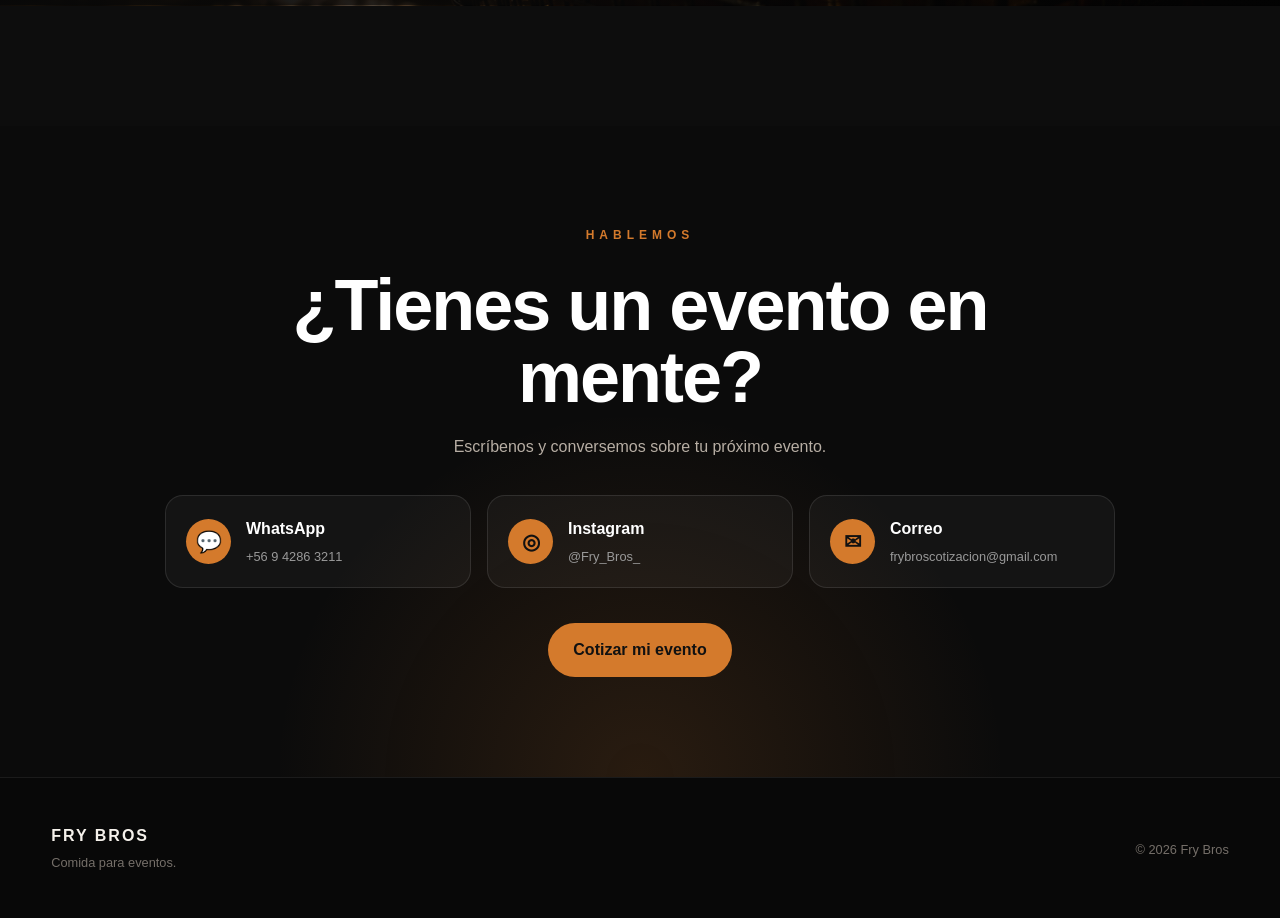
==== commit 11754088: "Update index.html" ====
--- a/index.html
+++ b/index.html
@@ -88,7 +88,8 @@
 <!-- SERVICIOS FRY BROS -->
 <div id="servicios"></div>
     
-
+<!-- COTIZADOR FRY BROS -->
+<div id="cotizar"></div>
 
 
 
--- a/css/eventos.css
+++ b/css/eventos.css
@@ -1,6 +1,20 @@
 .eventos-frybros {
+  position: relative;
   padding: 90px 0;
-  background: #0d0d0d;
+
+  background:
+    linear-gradient(
+      90deg,
+      rgba(8, 8, 8, 0.96) 0%,
+      rgba(8, 8, 8, 0.85) 40%,
+      rgba(8, 8, 8, 0.48) 70%,
+      rgba(8, 8, 8, 0.35) 100%
+    ),
+    url("../images/fondo-eventos.png");
+
+  background-size: cover;
+  background-position: center right;
+  background-repeat: no-repeat;
 }
 
 .eventos-encabezado {
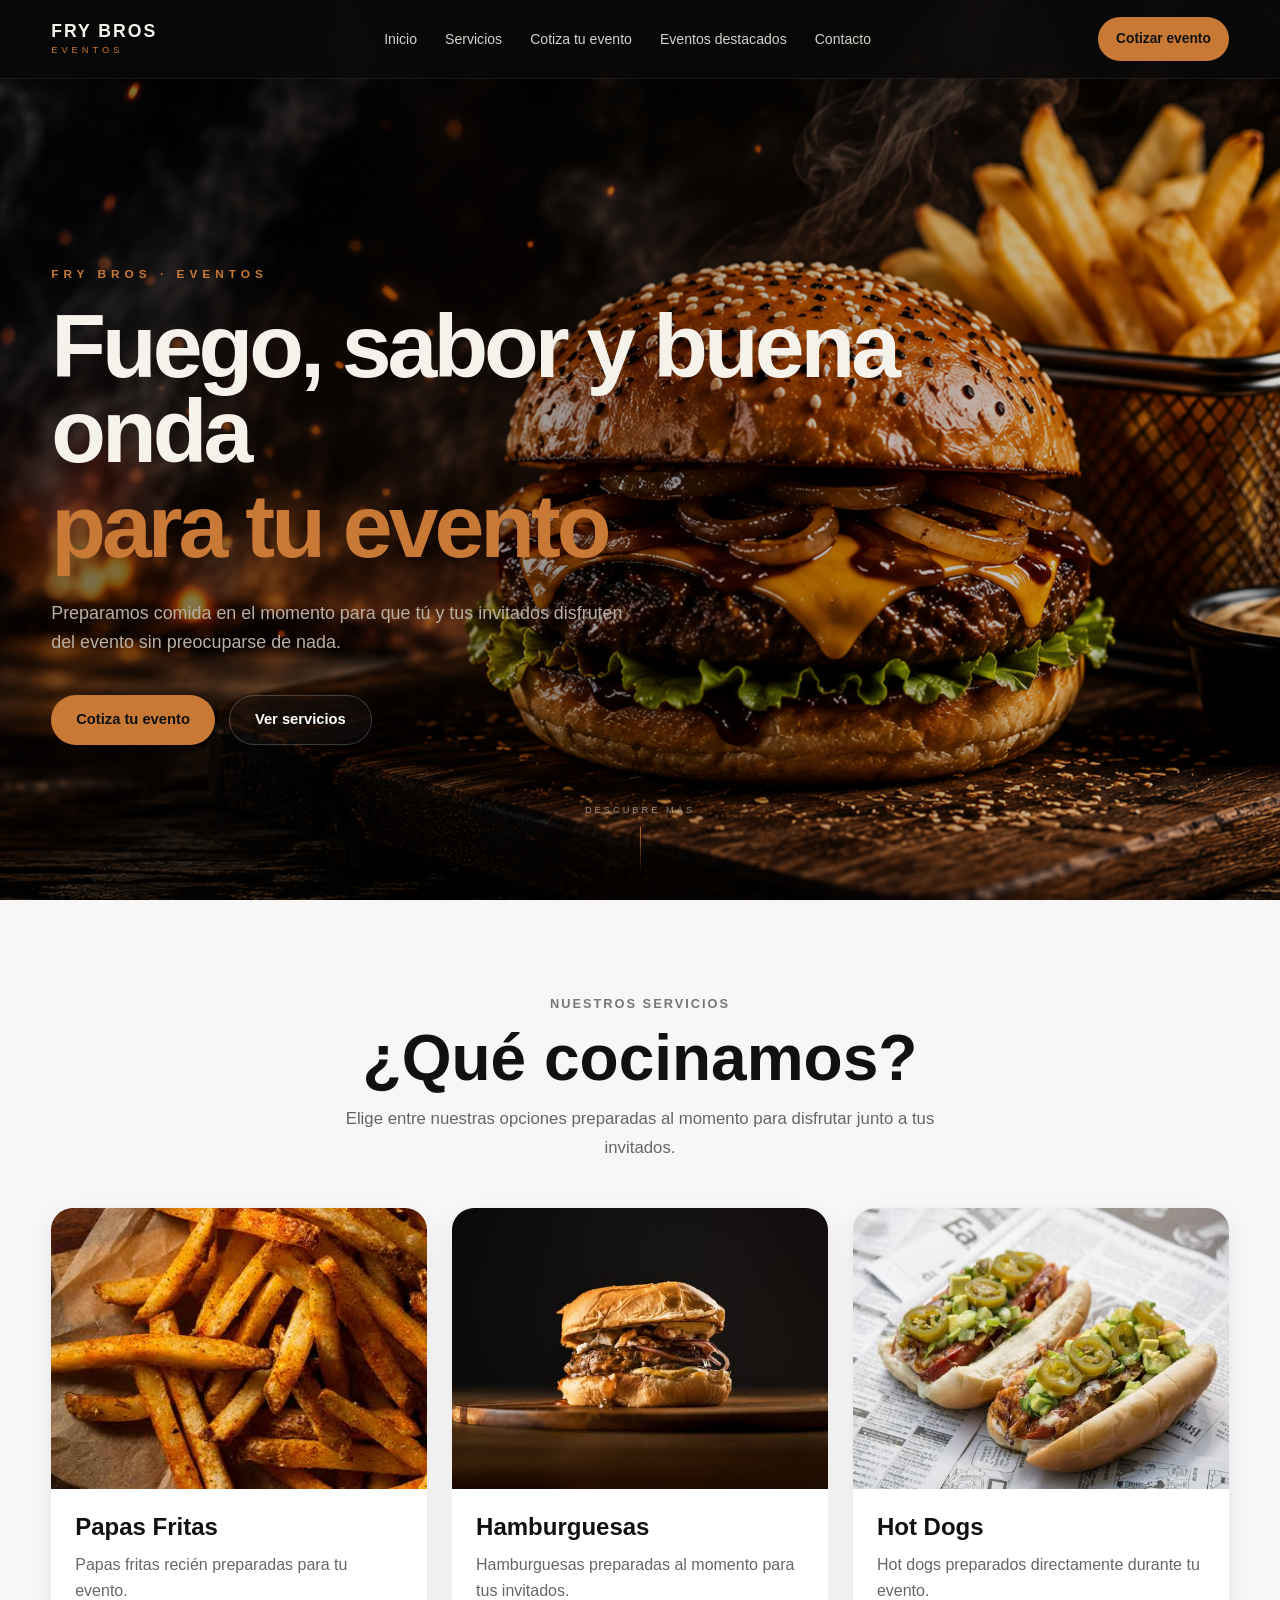
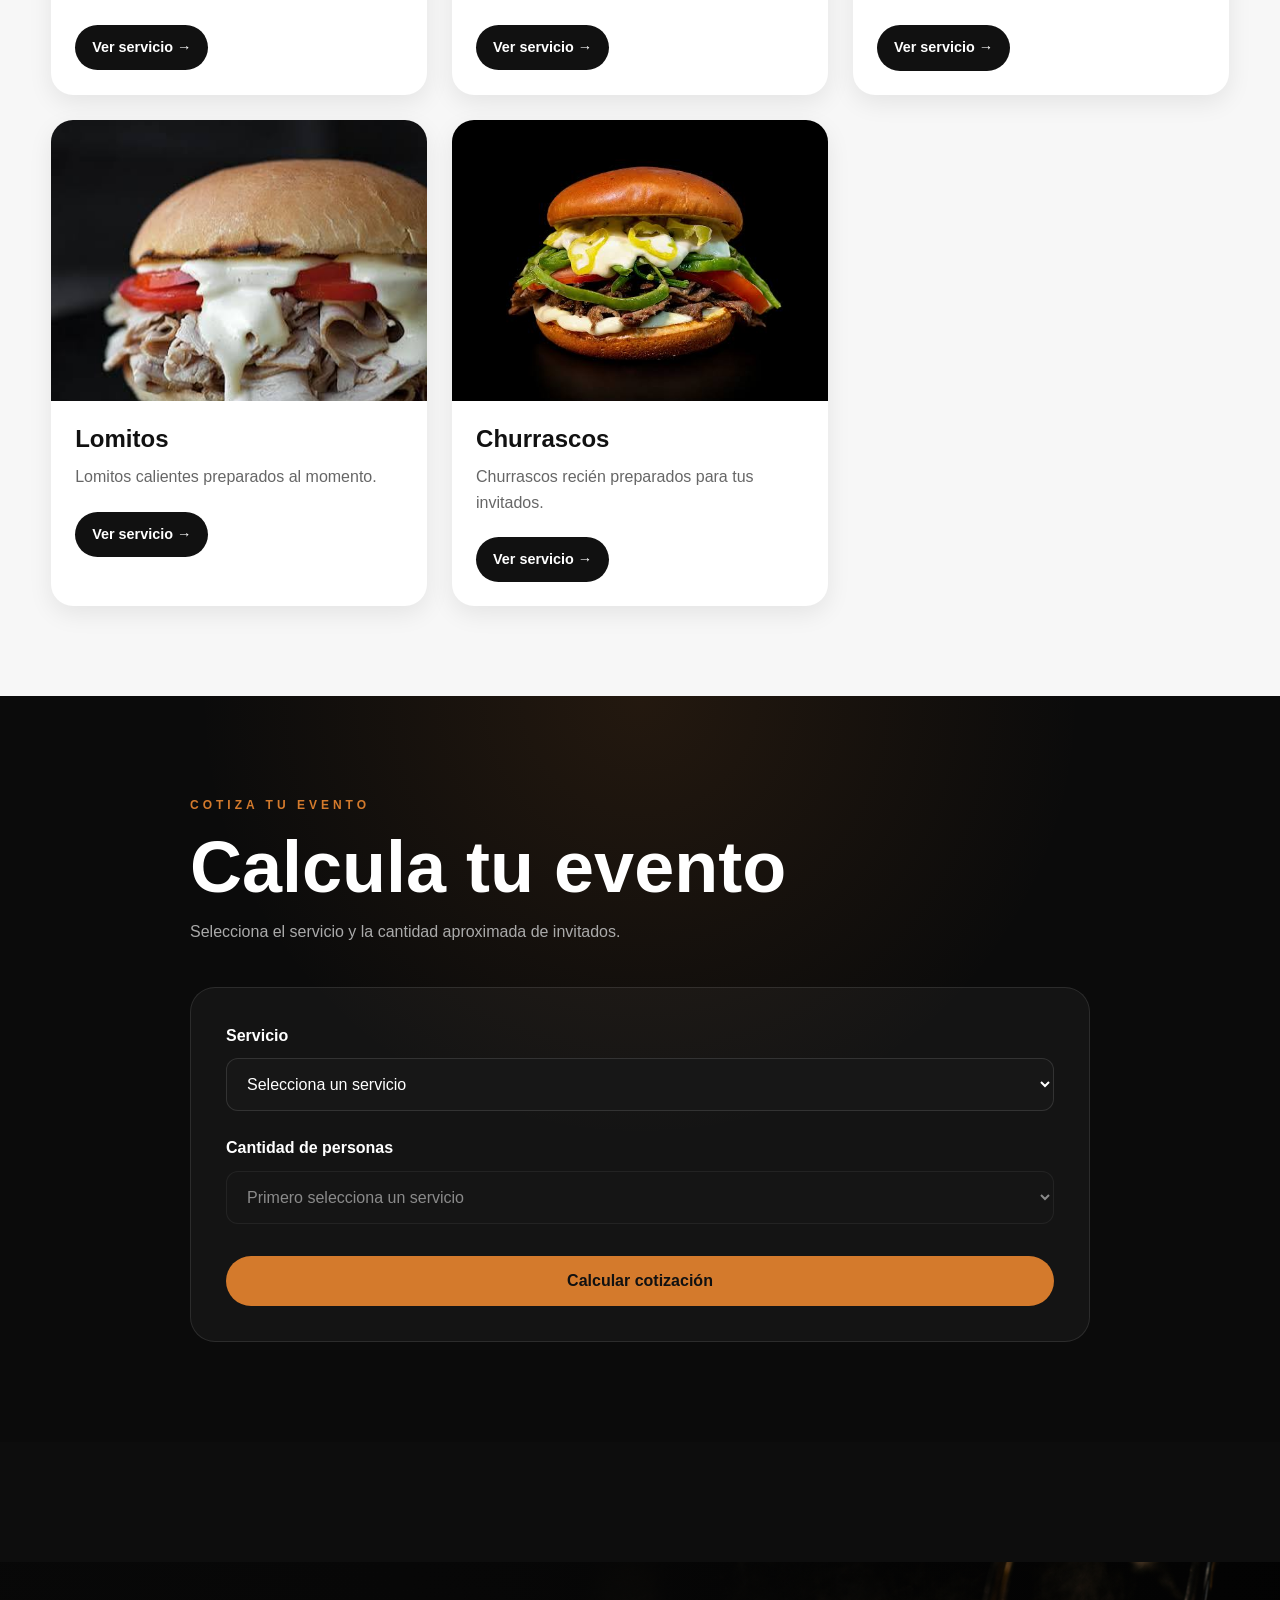
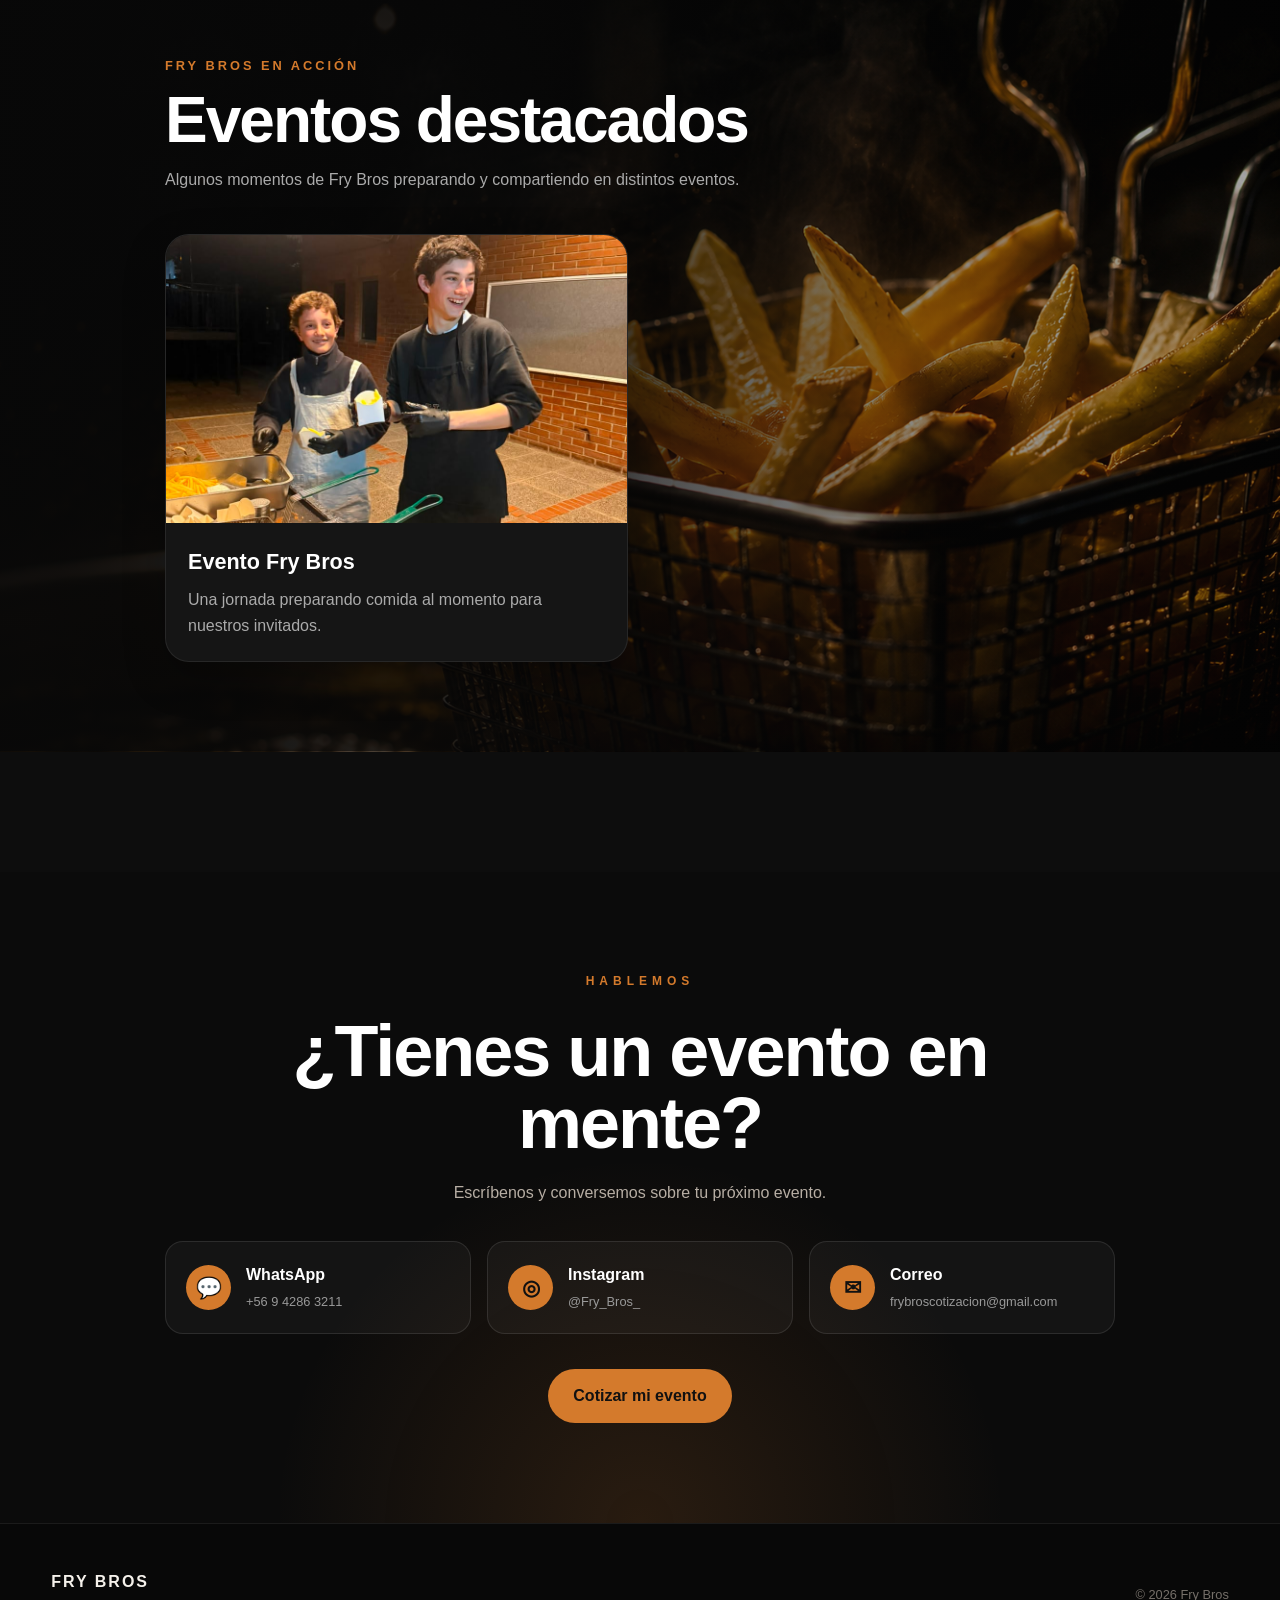
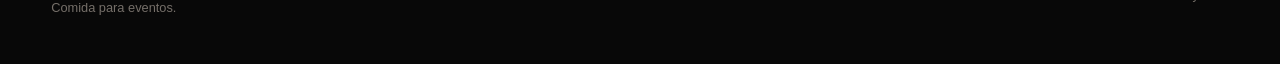
==== commit f9a7f0a4: "Update index.html" ====
--- a/index.html
+++ b/index.html
@@ -14,6 +14,7 @@
   <link rel="stylesheet" href="css/servicios.css">
 <link rel="stylesheet" href="css/eventos.css">
 <link rel="stylesheet" href="css/contacto.css">
+<link rel="stylesheet" href="css/cotizador.css">
 </head>
 
 <body>
@@ -162,10 +163,17 @@
 
 
 <script src="script.js"></script>
+
 <script src="data/servicios.js"></script>
 <script src="js/servicios.js"></script>
+
 <script src="data/eventos.js"></script>
 <script src="js/eventos.js"></script>
+
+<script src="data/cotizador.js"></script>
+<script src="js/cotizador.js"></script>
+
 <script src="js/contacto.js"></script>
+
 </body>
 </html>
--- a/css/cotizador.css
+++ b/css/cotizador.css
@@ -0,0 +1,219 @@
+#cotizar {
+  background:
+    radial-gradient(
+      circle at 50% 0%,
+      rgba(212, 122, 44, 0.12),
+      transparent 45%
+    ),
+    #0b0b0b;
+}
+
+.cotizador-frybros {
+  width: min(900px, 90%);
+  margin: 0 auto;
+  padding: 100px 0;
+}
+
+.cotizador-encabezado {
+  margin-bottom: 42px;
+}
+
+.cotizador-etiqueta {
+  display: block;
+
+  margin-bottom: 15px;
+
+  color: #d47a2c;
+
+  font-size: 0.75rem;
+  font-weight: 800;
+
+  letter-spacing: 4px;
+}
+
+.cotizador-encabezado h2 {
+  margin: 0 0 15px;
+
+  color: white;
+
+  font-size: clamp(
+    2.7rem,
+    6vw,
+    4.5rem
+  );
+
+  line-height: 1;
+}
+
+.cotizador-encabezado p {
+  max-width: 600px;
+
+  margin: 0;
+
+  color: #aaa;
+
+  line-height: 1.7;
+}
+
+.cotizador-panel {
+  padding: 35px;
+
+  border:
+    1px solid
+    rgba(255, 255, 255, 0.1);
+
+  border-radius: 25px;
+
+  background:
+    rgba(255, 255, 255, 0.04);
+}
+
+.campo-cotizador {
+  margin-bottom: 24px;
+}
+
+.campo-cotizador label {
+  display: block;
+
+  margin-bottom: 10px;
+
+  color: #fff;
+
+  font-weight: 700;
+}
+
+.campo-cotizador select {
+  width: 100%;
+
+  padding: 16px;
+
+  border:
+    1px solid
+    rgba(255, 255, 255, 0.12);
+
+  border-radius: 12px;
+
+  outline: none;
+
+  background: #171717;
+
+  color: white;
+
+  font-size: 1rem;
+}
+
+.campo-cotizador select:focus {
+  border-color: #d47a2c;
+}
+
+.campo-cotizador select:disabled {
+  opacity: 0.5;
+}
+
+#calcular-cotizacion {
+  width: 100%;
+
+  margin-top: 8px;
+
+  padding: 16px;
+
+  border: none;
+
+  border-radius: 999px;
+
+  cursor: pointer;
+
+  background: #d47a2c;
+
+  color: #111;
+
+  font-size: 1rem;
+  font-weight: 800;
+
+  transition:
+    transform 0.2s ease,
+    filter 0.2s ease;
+}
+
+#calcular-cotizacion:hover {
+  transform: translateY(-2px);
+
+  filter: brightness(1.08);
+}
+
+.resultado-cotizador {
+  margin-top: 30px;
+
+  padding: 30px;
+
+  border-radius: 18px;
+
+  background: #111;
+
+  text-align: center;
+}
+
+.resultado-label {
+  color: #d47a2c;
+
+  font-size: 0.7rem;
+  font-weight: 800;
+
+  letter-spacing: 3px;
+}
+
+.resultado-cotizador h3 {
+  margin: 12px 0;
+
+  color: white;
+
+  font-size: clamp(
+    2.4rem,
+    6vw,
+    4rem
+  );
+}
+
+.resultado-cotizador p {
+  color: #aaa;
+}
+
+.resultado-cotizador small {
+  display: block;
+
+  margin-bottom: 25px;
+
+  color: #777;
+}
+
+.resultado-contactar {
+  display: inline-block;
+
+  padding: 12px 20px;
+
+  border-radius: 999px;
+
+  background: white;
+
+  color: #111;
+
+  text-decoration: none;
+
+  font-weight: 700;
+}
+
+.resultado-error {
+  color: #ffb3b3;
+}
+
+@media (max-width: 600px) {
+
+  .cotizador-frybros {
+    padding: 70px 0;
+  }
+
+  .cotizador-panel {
+    padding: 22px;
+  }
+
+}
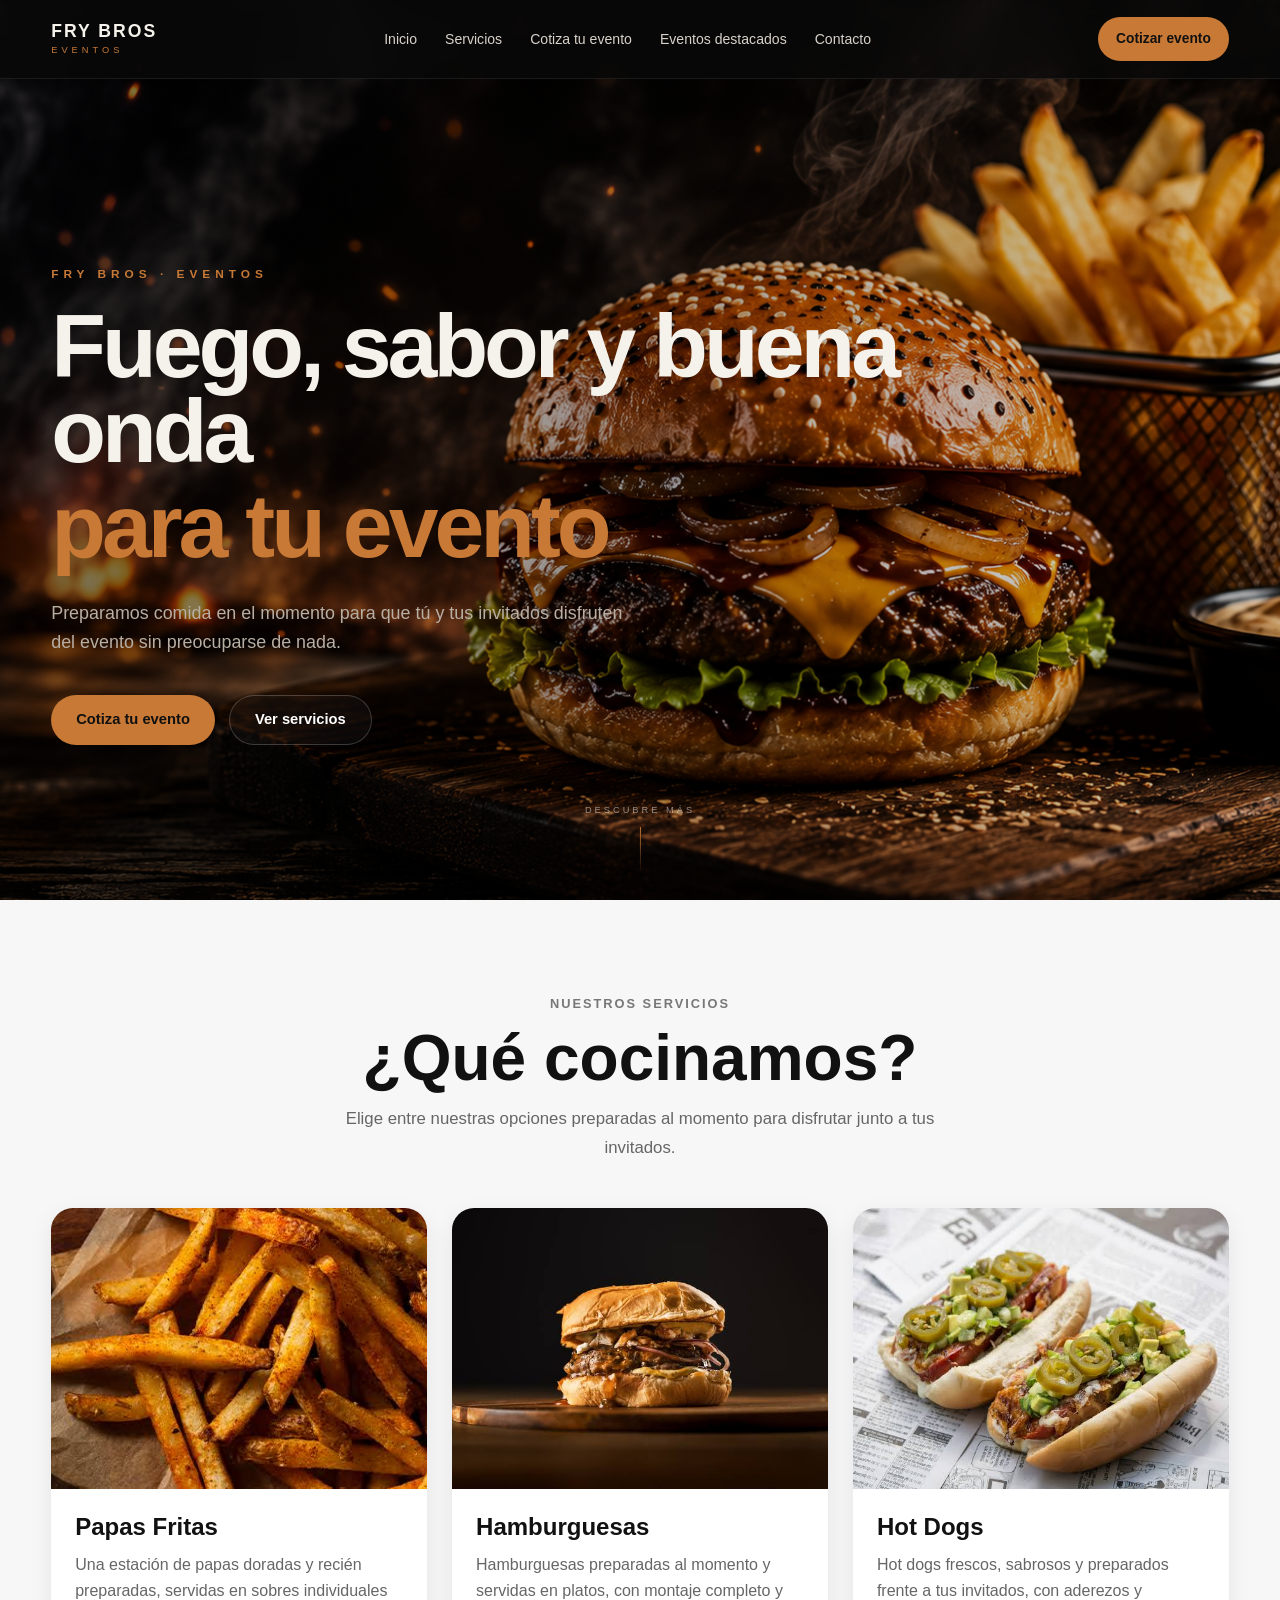
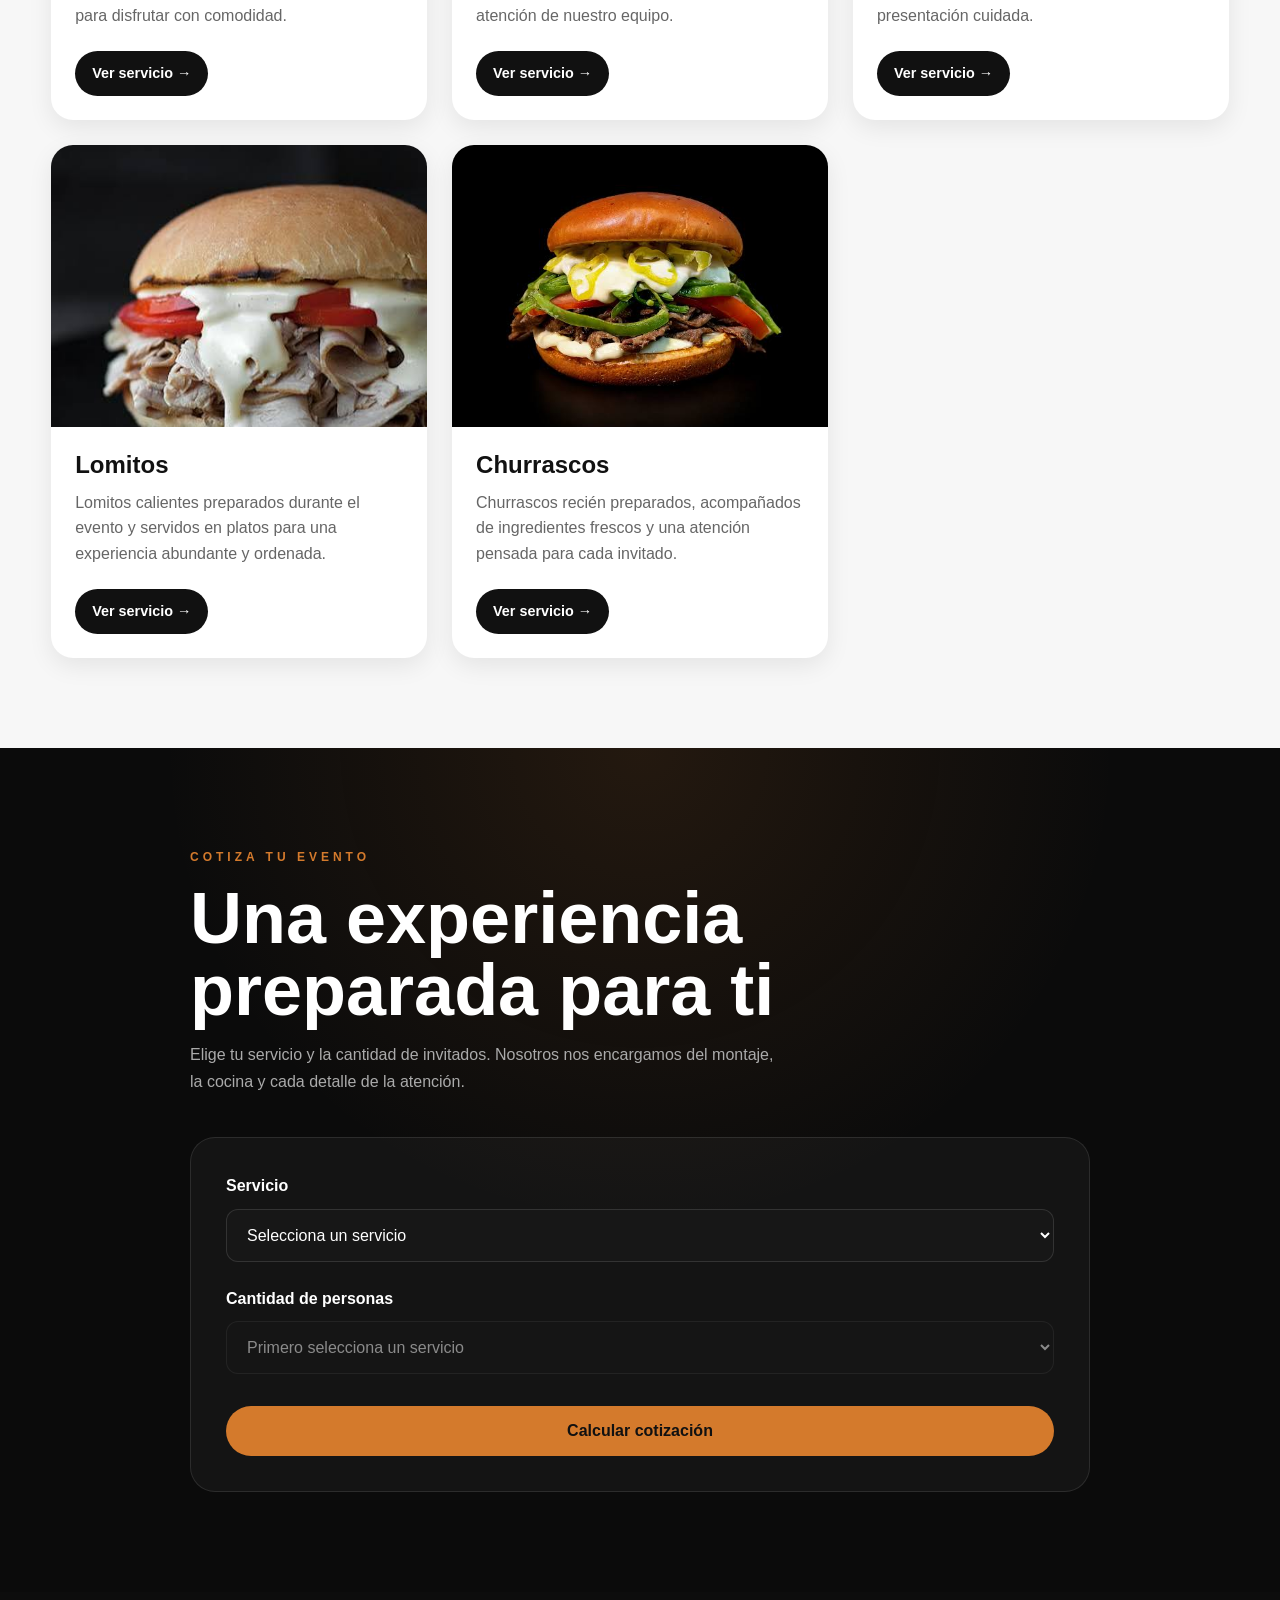
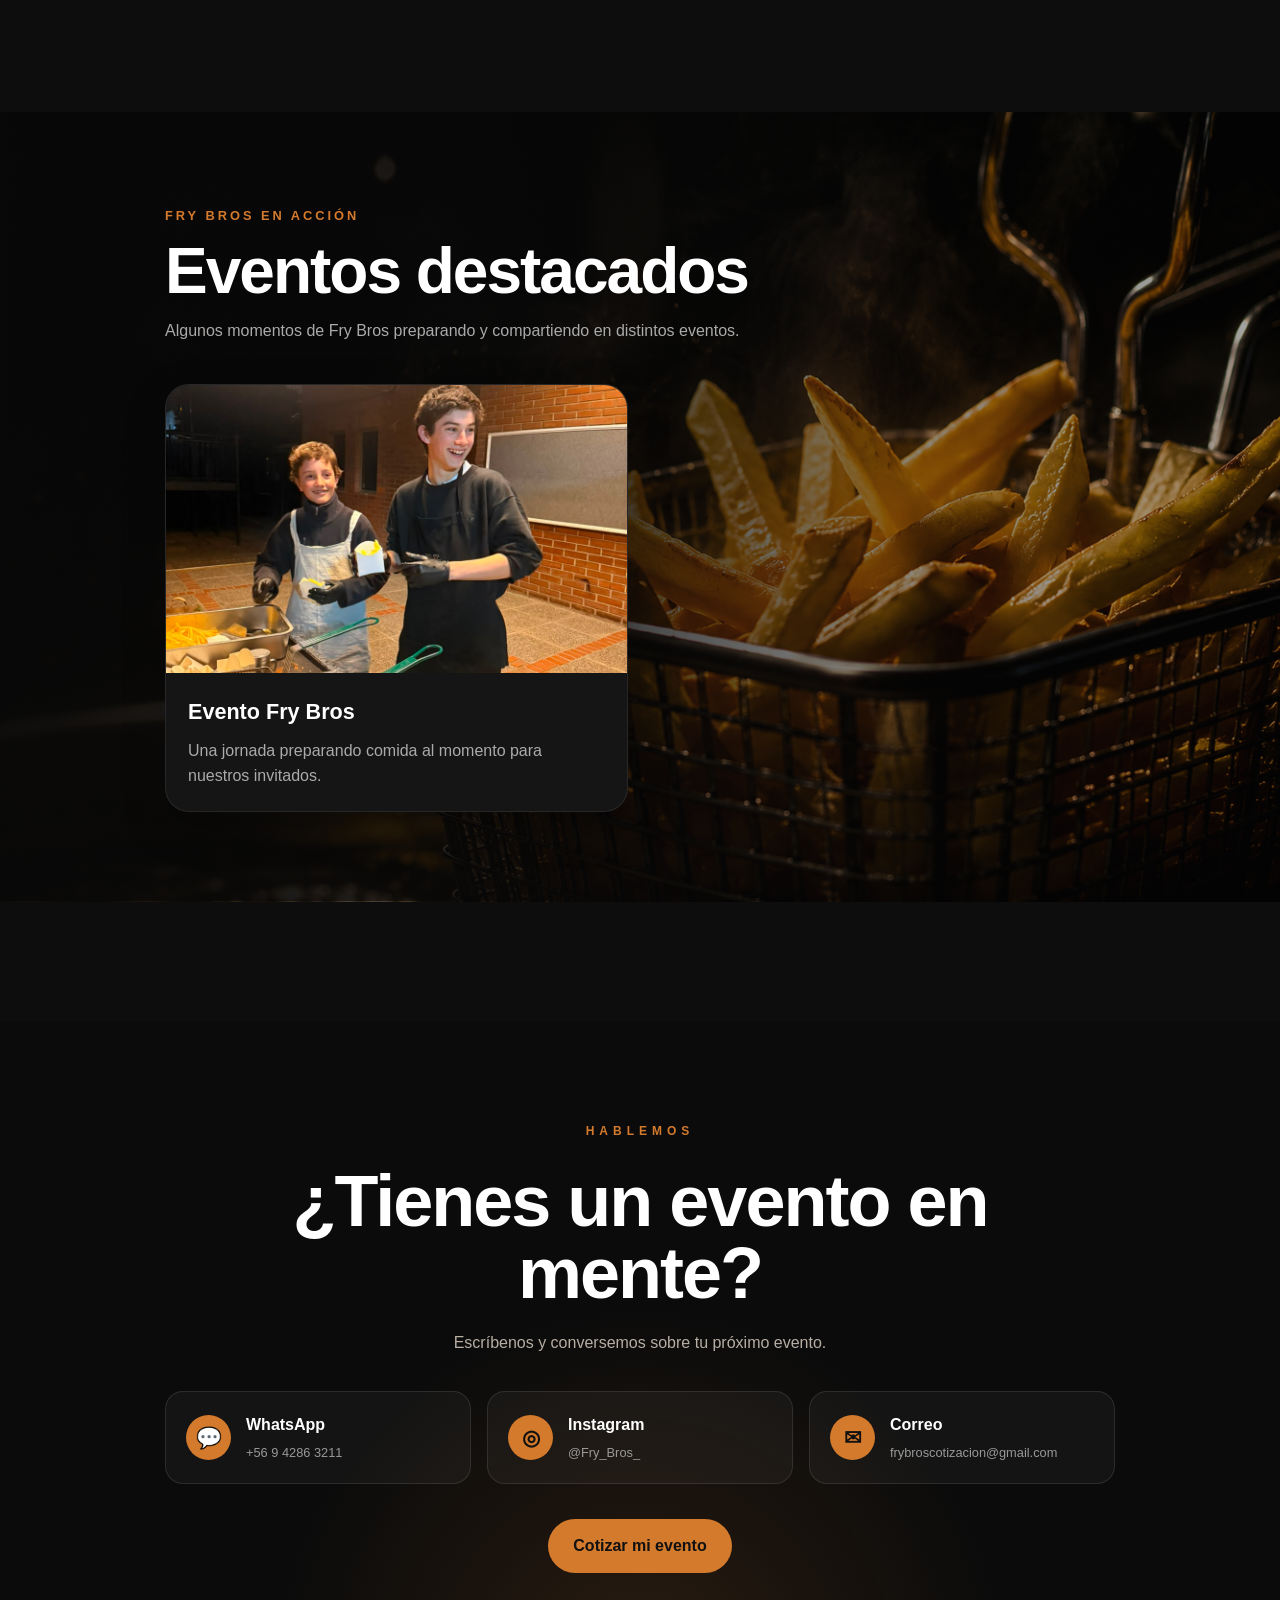
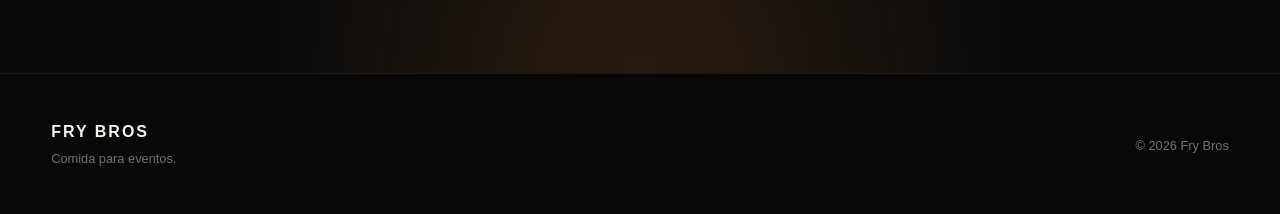
==== commit e2183a0e: "Actualiza cotizador y presentación de servicios" ====
--- a/index.html
+++ b/index.html
@@ -15,6 +15,7 @@
 <link rel="stylesheet" href="css/eventos.css">
 <link rel="stylesheet" href="css/contacto.css">
 <link rel="stylesheet" href="css/cotizador.css">
+<link rel="stylesheet" href="css/cotizador-extra.css">
 </head>
 
 <body>
--- a/css/cotizador-extra.css
+++ b/css/cotizador-extra.css
@@ -0,0 +1,34 @@
+.resultado-resumen strong {
+  color: #fff;
+}
+
+.resultado-incluye {
+  max-width: 640px;
+  margin: 26px auto;
+  padding: 24px;
+  border: 1px solid rgba(212, 122, 44, 0.28);
+  border-radius: 16px;
+  background: rgba(212, 122, 44, 0.07);
+  text-align: left;
+}
+
+.resultado-incluye h4 {
+  margin: 0 0 14px;
+  color: #fff;
+  font-size: 1.05rem;
+}
+
+.resultado-incluye ul {
+  margin: 0;
+  padding-left: 20px;
+}
+
+.resultado-incluye li {
+  margin: 9px 0;
+  color: #c8c8c8;
+  line-height: 1.5;
+}
+
+.resultado-incluye li::marker {
+  color: #d47a2c;
+}
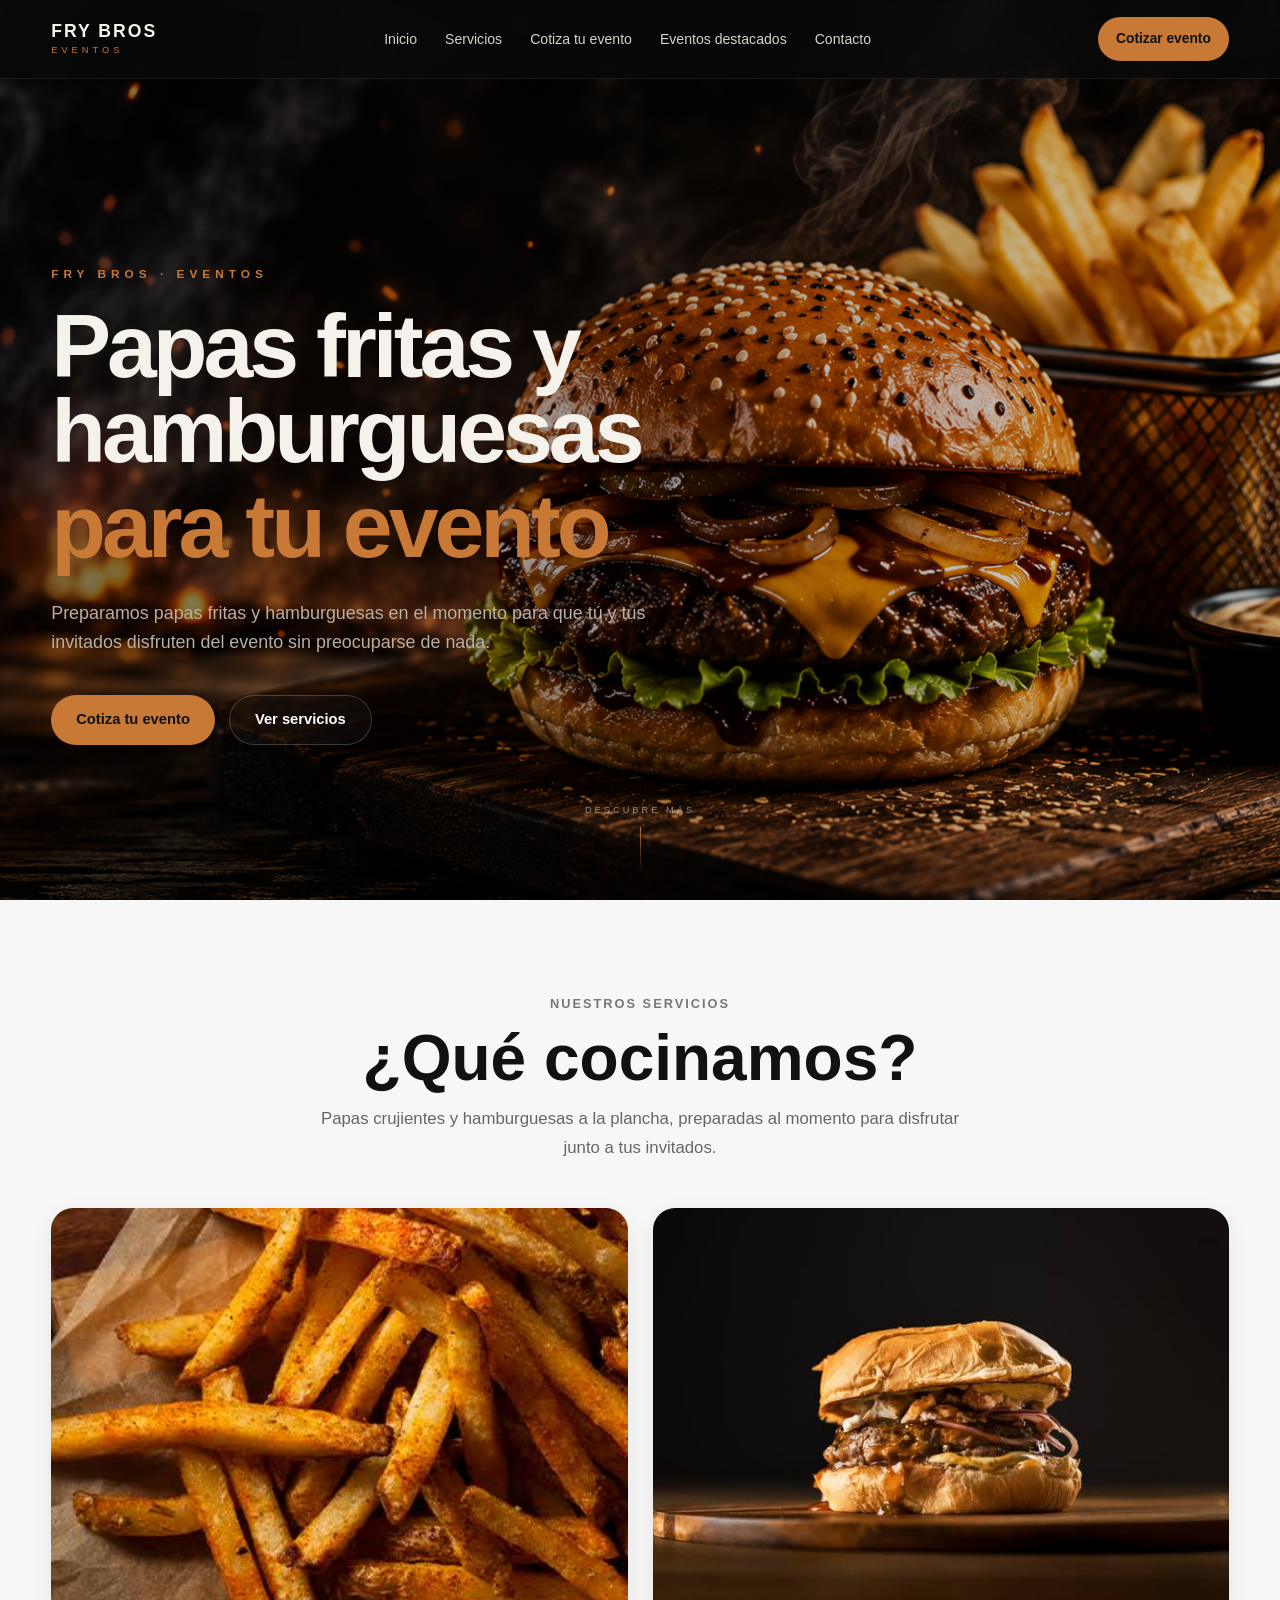
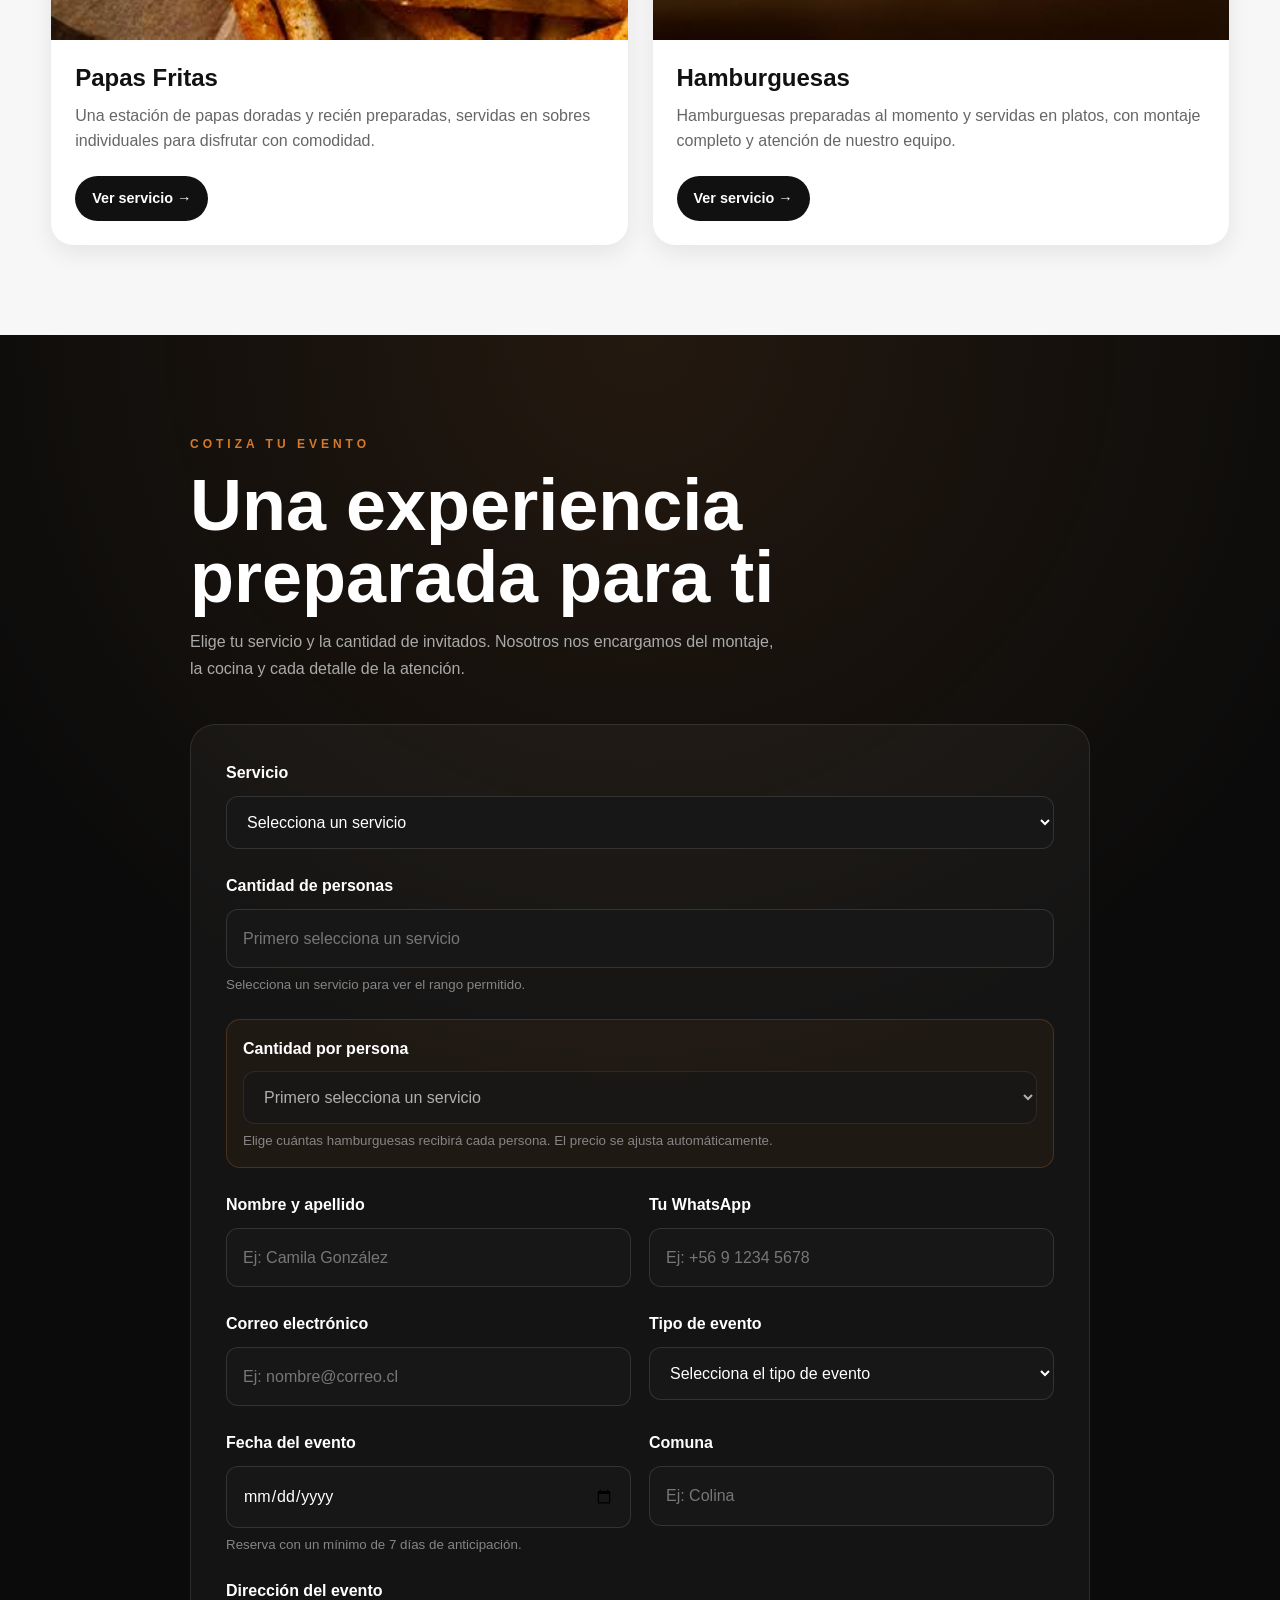
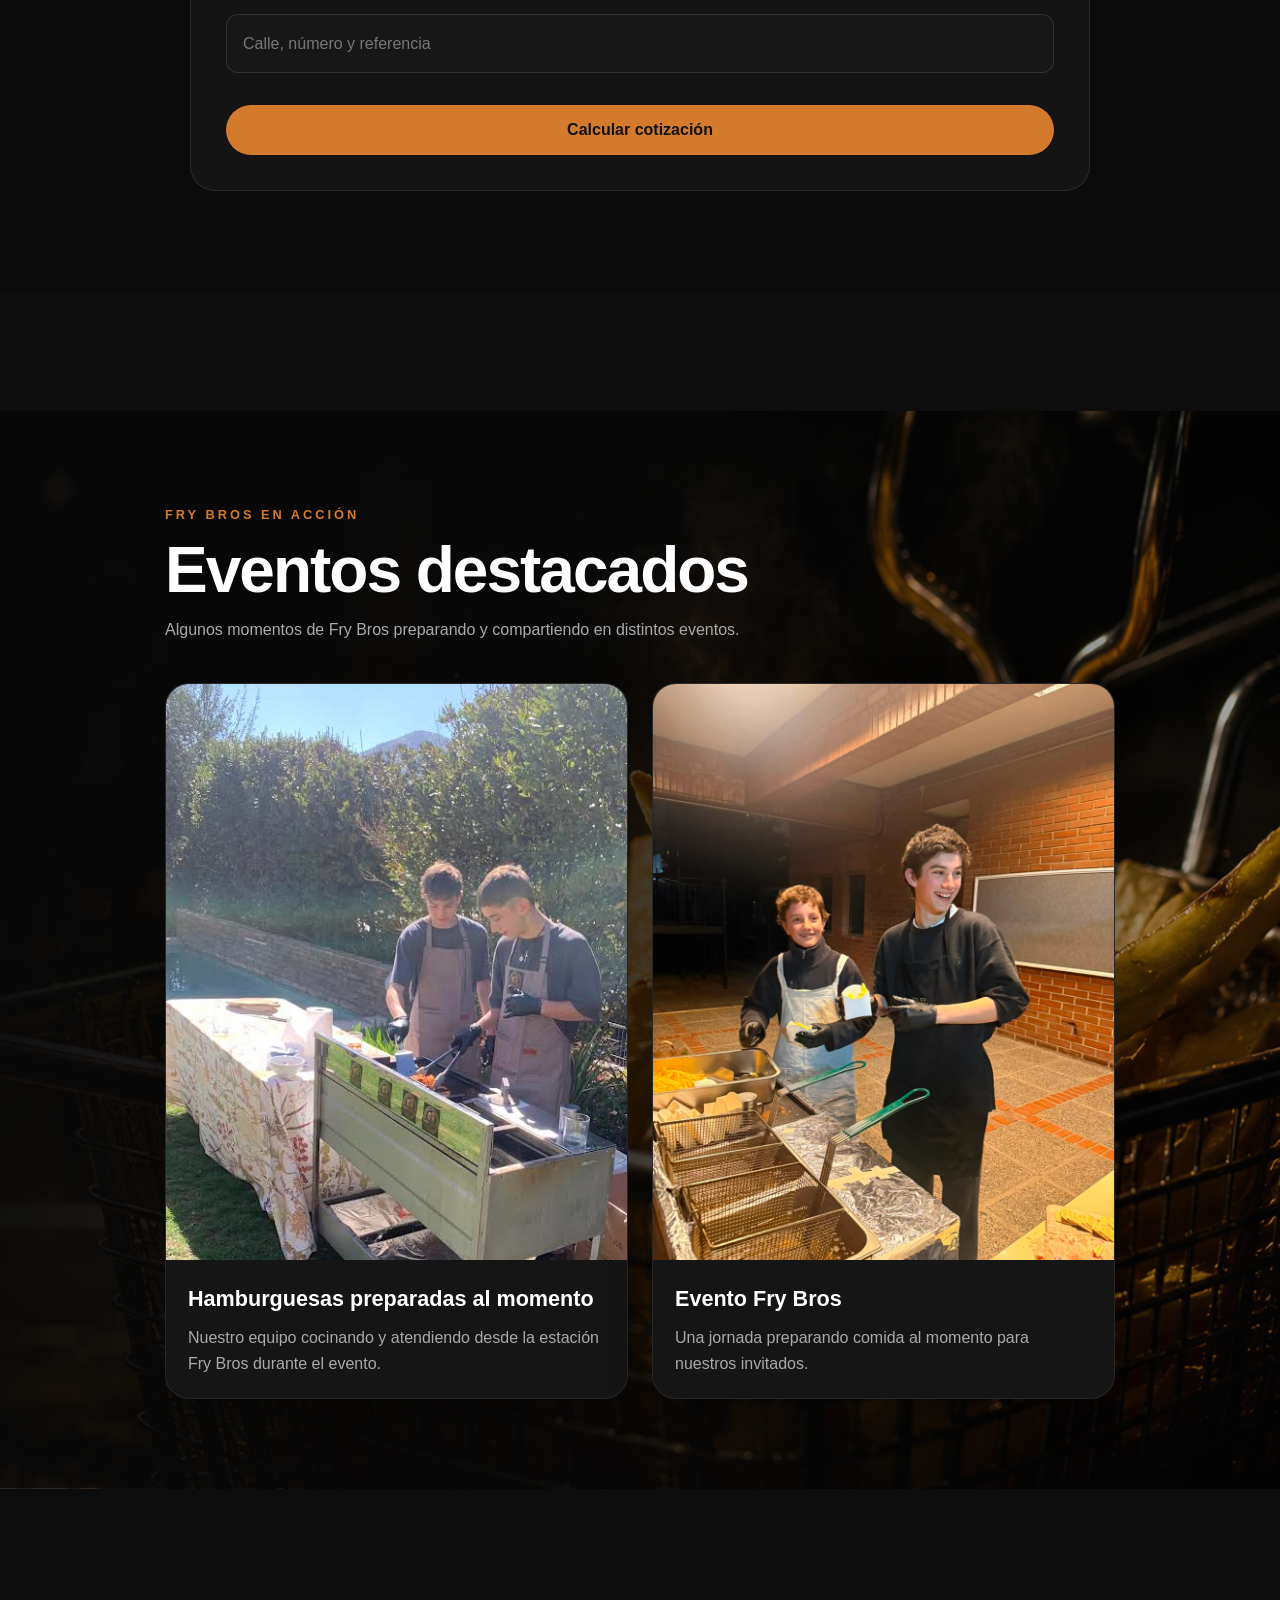
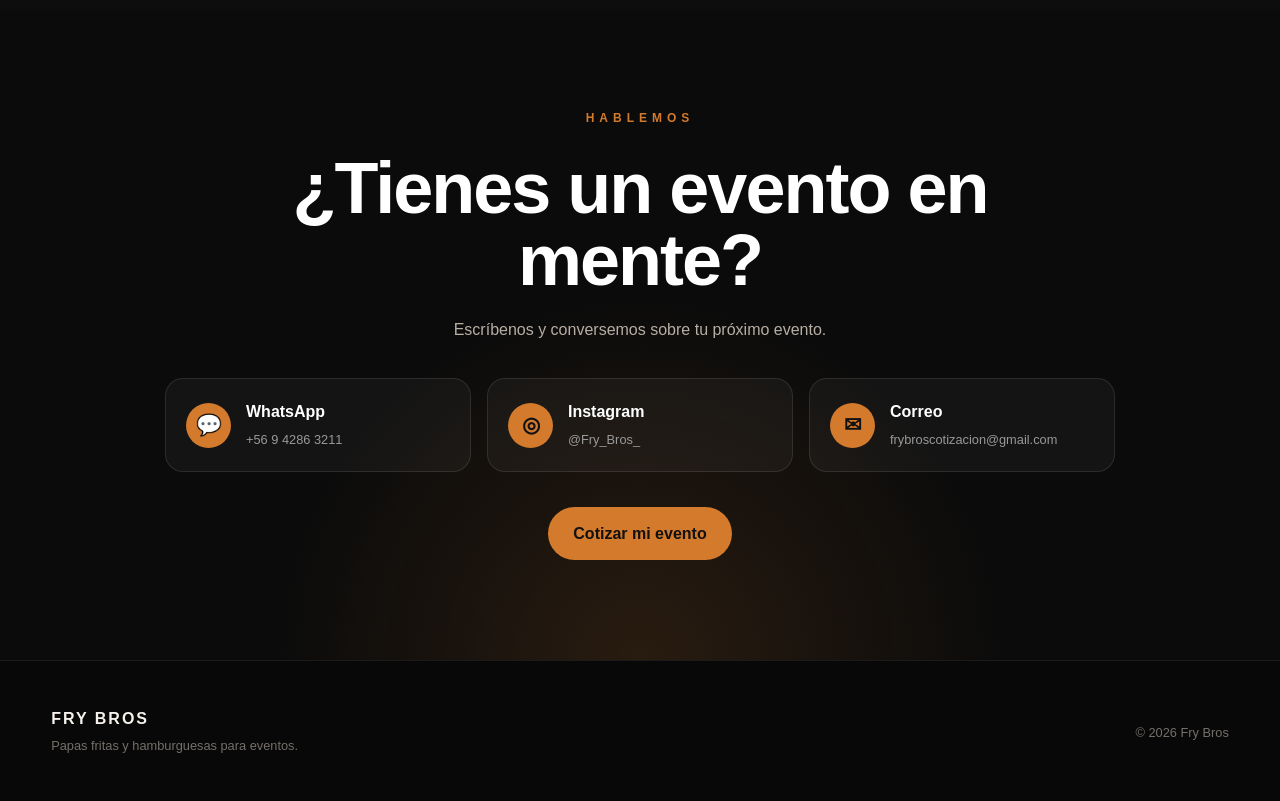
==== commit a99b6c79: "Actualiza Fry Bros: solo papas fritas y hamburguesas, nueva carta visual" ====
--- a/index.html
+++ b/index.html
@@ -4,10 +4,10 @@
   <meta charset="UTF-8">
   <meta name="viewport" content="width=device-width, initial-scale=1.0">
 
-  <title>Fry Bros | Comida para Eventos</title>
+  <title>Fry Bros | Papas fritas y hamburguesas para eventos</title>
   <meta
     name="description"
-    content="Fry Bros - Comida preparada en el momento para eventos."
+    content="Papas fritas y hamburguesas preparadas al momento para tu evento. Conoce el menú Fry Bros y cotiza."
   >
 
   <link rel="stylesheet" href="styles.css">
@@ -56,12 +56,12 @@
         </p>
 
         <h1>
-          Fuego, sabor y buena onda
+          Papas fritas y hamburguesas
           <span>para tu evento</span>
         </h1>
 
         <p class="hero-description">
-          Preparamos comida en el momento para que tú y tus invitados
+          Preparamos papas fritas y hamburguesas en el momento para que tú y tus invitados
           disfruten del evento sin preocuparse de nada.
         </p>
 
@@ -151,7 +151,7 @@
 
       <div>
         <strong>FRY BROS</strong>
-        <p>Comida para eventos.</p>
+        <p>Papas fritas y hamburguesas para eventos.</p>
       </div>
 
       <p>
--- a/css/servicios.css
+++ b/css/servicios.css
@@ -38,7 +38,7 @@
   margin: 0 auto;
 
   display: grid;
-  grid-template-columns: repeat(3, 1fr);
+  grid-template-columns: repeat(2, 1fr);
   gap: 25px;
 }
 
--- a/css/eventos.css
+++ b/css/eventos.css
@@ -75,7 +75,7 @@
 
 .evento-imagen {
   width: 100%;
-  aspect-ratio: 16 / 10;
+  aspect-ratio: 4 / 5;
   overflow: hidden;
   background: #111;
 }
--- a/css/cotizador-extra.css
+++ b/css/cotizador-extra.css
@@ -1,4 +1,19 @@
 .resultado-resumen strong {
+  color: #fff;
+}
+
+.resultado-cantidad {
+  max-width: 640px;
+  margin: 18px auto 0;
+  padding: 15px 18px;
+  border: 1px solid rgba(212, 122, 44, 0.35);
+  border-radius: 12px;
+  background: rgba(212, 122, 44, 0.1);
+  color: #d7d7d7;
+  line-height: 1.5;
+}
+
+.resultado-cantidad strong {
   color: #fff;
 }
 
@@ -32,3 +47,88 @@
 .resultado-incluye li::marker {
   color: #d47a2c;
 }
+
+.cotizador-datos {
+  display: grid;
+  grid-template-columns: repeat(2, minmax(0, 1fr));
+  gap: 0 18px;
+}
+
+.campo-cotizador-ancho {
+  grid-column: 1 / -1;
+}
+
+.campo-cotizador input {
+  width: 100%;
+  box-sizing: border-box;
+  padding: 16px;
+  border: 1px solid rgba(255, 255, 255, 0.12);
+  border-radius: 12px;
+  outline: none;
+  background: #171717;
+  color: #fff;
+  font: inherit;
+}
+
+.campo-cotizador input:focus {
+  border-color: #d47a2c;
+}
+
+.campo-cotizador input::placeholder {
+  color: #777;
+}
+
+.campo-ayuda {
+  display: block;
+  margin-top: 8px;
+  color: #858585;
+  line-height: 1.4;
+}
+
+#campo-productos-por-persona {
+  padding: 16px;
+  border: 1px solid rgba(212, 122, 44, 0.24);
+  border-radius: 14px;
+  background: rgba(212, 122, 44, 0.06);
+}
+
+#cotizador-productos-por-persona:disabled {
+  cursor: not-allowed;
+  opacity: 0.65;
+}
+
+.resultado-registro {
+  max-width: 640px;
+  margin: 18px auto 0;
+  padding: 12px 16px;
+  border-radius: 12px;
+  font-size: 0.92rem;
+  line-height: 1.45;
+}
+
+.registro-ok {
+  border: 1px solid rgba(70, 190, 120, 0.35);
+  background: rgba(70, 190, 120, 0.1);
+  color: #bdebcf;
+}
+
+.registro-aviso {
+  border: 1px solid rgba(238, 174, 65, 0.38);
+  background: rgba(238, 174, 65, 0.1);
+  color: #f2d39e;
+}
+
+#calcular-cotizacion:disabled {
+  cursor: wait;
+  opacity: 0.7;
+}
+
+@media (max-width: 680px) {
+  .cotizador-datos {
+    grid-template-columns: 1fr;
+  }
+
+  .campo-cotizador-ancho {
+    grid-column: auto;
+  }
+}
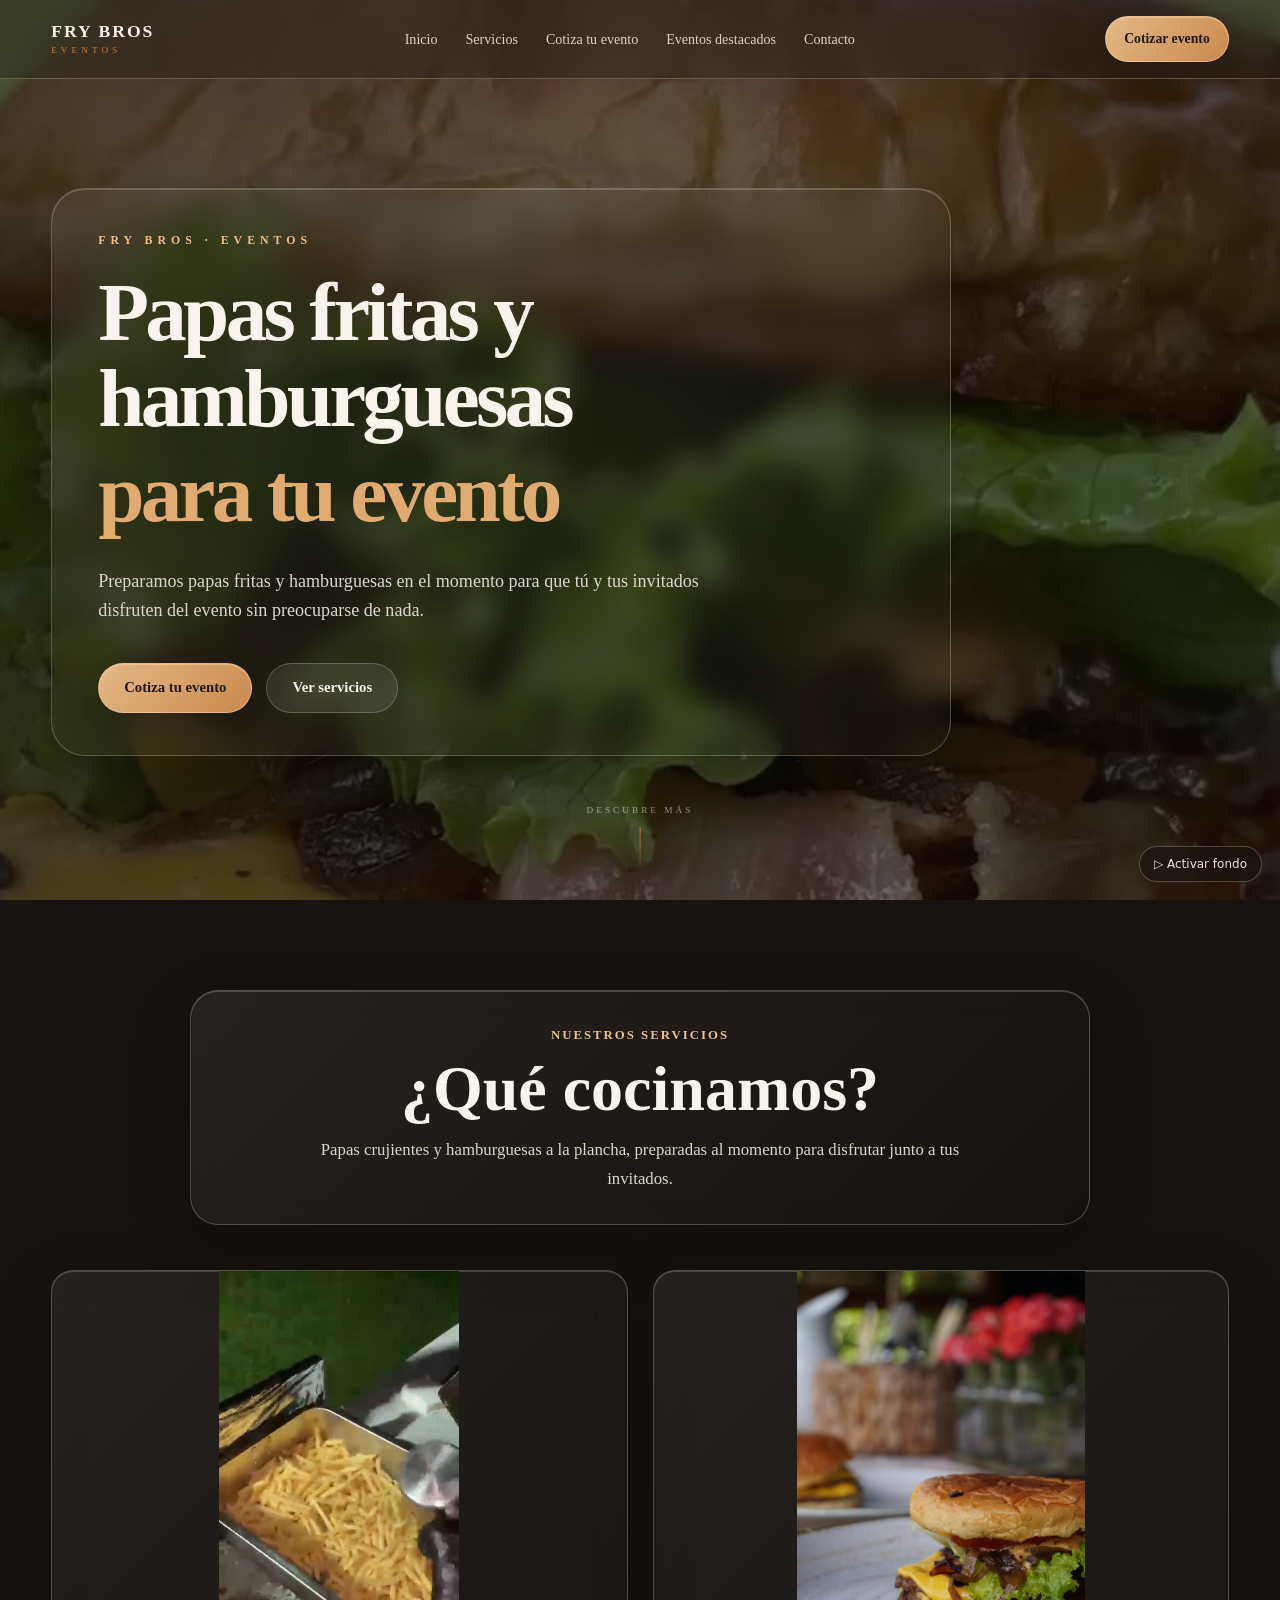
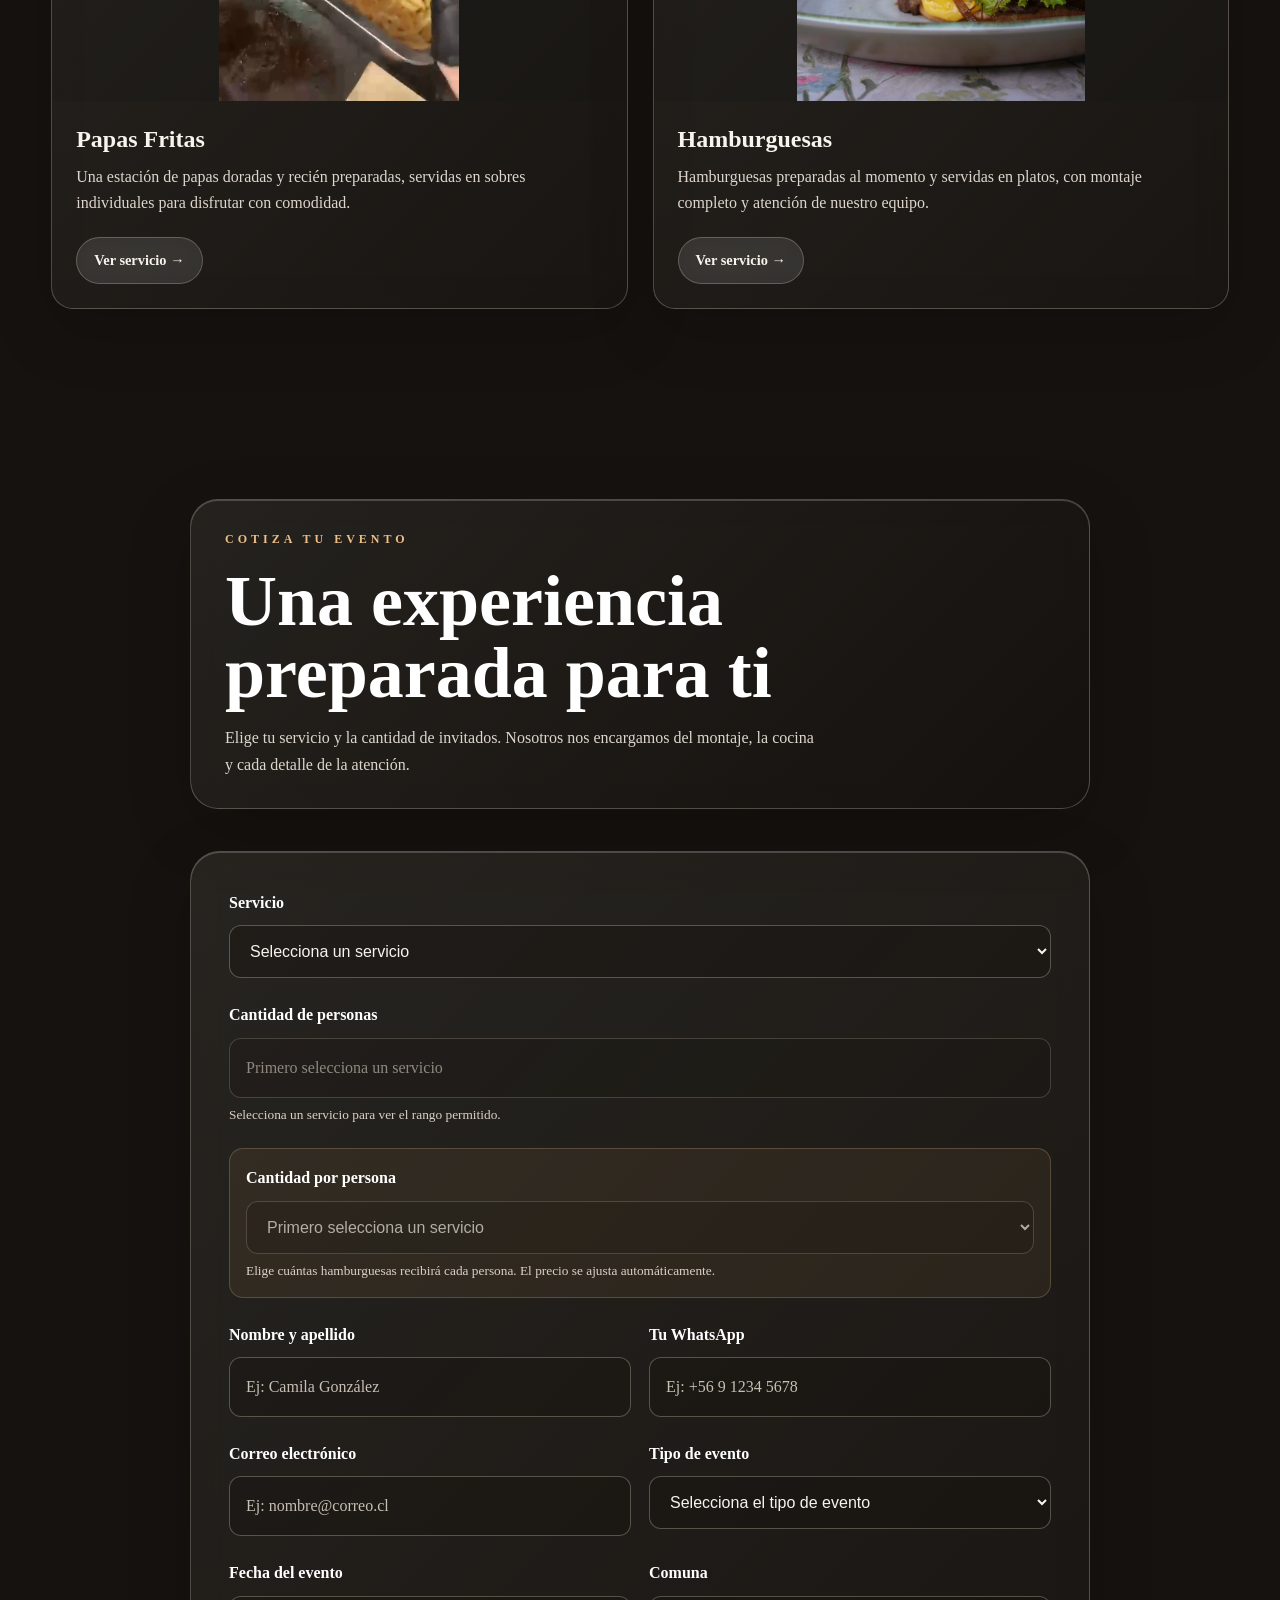
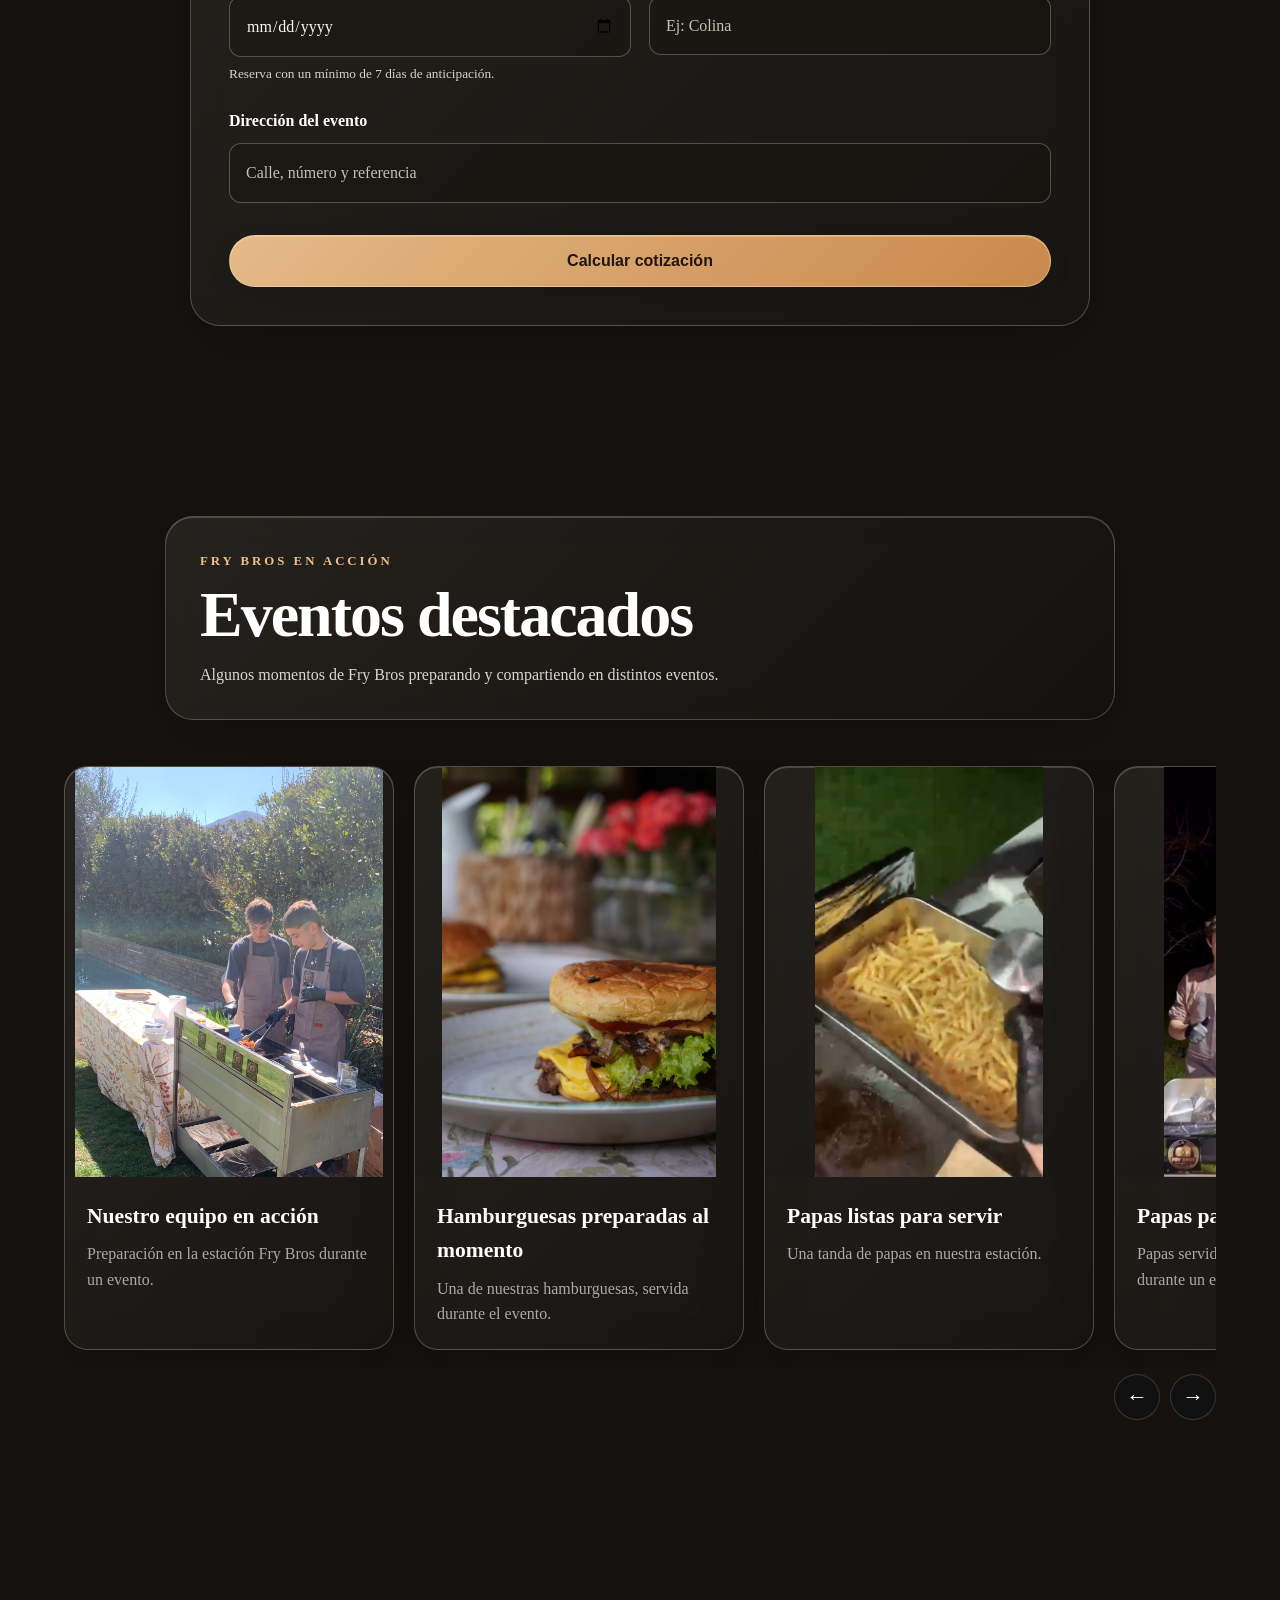
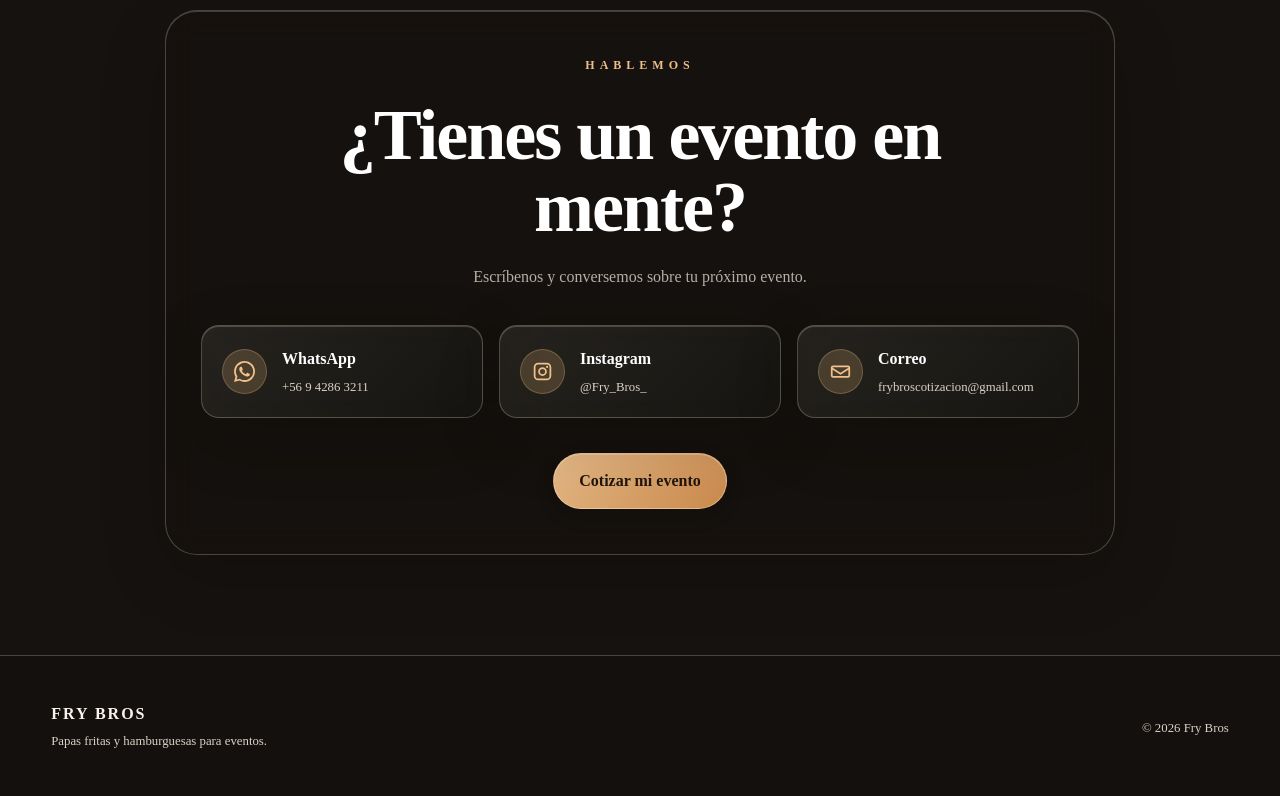
==== commit 36fa0f3a: "Publica videos de fondo y paneles de vidrio con fotos reales de Fry Bros" ====
--- a/index.html
+++ b/index.html
@@ -16,9 +16,17 @@
 <link rel="stylesheet" href="css/contacto.css">
 <link rel="stylesheet" href="css/cotizador.css">
 <link rel="stylesheet" href="css/cotizador-extra.css">
+<link rel="stylesheet" href="css/glass.css">
+<script defer src="ambient.js"></script>
 </head>
 
 <body>
+  <div class="ambient" aria-hidden="true">
+    <video autoplay muted loop playsinline preload="none" disablepictureinpicture tabindex="-1"
+      data-desktop-src="videos/ambient-desktop.mp4" data-mobile-src="videos/ambient-mobile.mp4"></video>
+  </div>
+  <button class="ambient-toggle" type="button" aria-label="Pausar video de fondo" aria-pressed="true">Ⅱ Pausar fondo</button>
+
 
   <header class="navbar">
     <div class="container nav-content">
@@ -50,6 +58,7 @@
       <div class="hero-background"></div>
 
       <div class="container hero-content">
+        <div class="hero-glass">
 
         <p class="eyebrow">
           FRY BROS · EVENTOS
@@ -77,6 +86,7 @@
 
         </div>
 
+        </div>
       </div>
 
       <div class="scroll-indicator">
--- a/styles.css
+++ b/styles.css
@@ -28,7 +28,7 @@
 body {
   background: var(--bg);
   color: var(--text);
-  font-family: Arial, Helvetica, sans-serif;
+  font-family: "Times New Roman", Times, serif;
   line-height: 1.6;
   overflow-x: hidden;
 }
@@ -170,11 +170,11 @@
  background:
     linear-gradient(
         90deg,
-        rgba(0, 0, 0, 0.35) 0%,
-        rgba(0, 0, 0, 0.20) 50%,
+        rgba(0, 0, 0, 0.70) 0%,
+        rgba(0, 0, 0, 0.42) 50%,
         rgba(0, 0, 0, 0.10) 100%
     ),
-    url("ChatGPT Image 18 ago 2026, 19_31_54.png");
+    url("images/reales/portada-evento.webp");
 
 background-size: cover;
 background-position: center;
@@ -778,3 +778,5 @@
     transition-duration: 0.01ms !important;
   }
 }
+
+@media (max-width:650px){.hero-background{background-image:linear-gradient(180deg,rgba(0,0,0,.35),rgba(0,0,0,.82)),url("images/reales/hamburguesa-real.webp");background-position:center 65%}}
--- a/css/servicios.css
+++ b/css/servicios.css
@@ -156,3 +156,5 @@
     padding: 20px;
   }
 }
+
+.servicio-imagen img{object-fit:contain}.servicio-card:hover .servicio-imagen img{transform:none}
--- a/css/eventos.css
+++ b/css/eventos.css
@@ -10,7 +10,7 @@
       rgba(8, 8, 8, 0.48) 70%,
       rgba(8, 8, 8, 0.35) 100%
     ),
-    url("../images/fondo-eventos.png");
+    url("../images/reales/portada-evento.webp");
 
   background-size: cover;
   background-position: center right;
@@ -46,16 +46,35 @@
   line-height: 1.7;
 }
 
+.eventos-carrusel {
+  width: min(1180px, 90%);
+  margin: 0 auto;
+}
+
 #eventos-container {
-  width: min(950px, 90%);
-  margin: 0 auto;
+  display: flex;
+  gap: 20px;
+  overflow-x: auto;
+  padding: 6px 4px 18px;
+  scroll-snap-type: x mandatory;
+  scroll-behavior: smooth;
+  scrollbar-width: none;
+  cursor: grab;
+}
 
-  display: grid;
-  grid-template-columns: repeat(2, 1fr);
-  gap: 24px;
+#eventos-container::-webkit-scrollbar {
+  display: none;
+}
+
+#eventos-container.arrastrando {
+  cursor: grabbing;
+  scroll-snap-type: none;
+  user-select: none;
 }
 
 .evento-card {
+  flex: 0 0 min(330px, 82vw);
+  scroll-snap-align: start;
   overflow: hidden;
   border: 1px solid rgba(255, 255, 255, 0.08);
   border-radius: 24px;
@@ -71,6 +90,32 @@
 .evento-card:hover {
   transform: translateY(-5px);
   border-color: rgba(212, 122, 44, 0.45);
+}
+
+.eventos-controles {
+  display: flex;
+  justify-content: flex-end;
+  gap: 10px;
+  margin-top: 6px;
+}
+
+.evento-flecha {
+  width: 46px;
+  height: 46px;
+  border: 1px solid rgba(255, 255, 255, 0.16);
+  border-radius: 50%;
+  background: rgba(18, 18, 18, 0.92);
+  color: #fff;
+  font-size: 1.35rem;
+  cursor: pointer;
+  transition: transform 0.2s ease, background 0.2s ease, border-color 0.2s ease;
+}
+
+.evento-flecha:hover {
+  transform: translateY(-2px);
+  border-color: #d47a2c;
+  background: #d47a2c;
+  color: #17110c;
 }
 
 .evento-imagen {
@@ -113,7 +158,17 @@
     padding: 65px 0;
   }
 
-  #eventos-container {
-    grid-template-columns: 1fr;
+  .evento-card {
+    flex-basis: min(300px, 84vw);
   }
 }
+
+.eventos-videos {width:min(1180px,90%);margin:60px auto 0;}
+.eventos-videos h3 {font-size:2.2rem;margin-bottom:22px;}
+.eventos-videos-grid {display:grid;grid-template-columns:repeat(3,minmax(0,1fr));gap:24px;}
+.evento-video {margin:0;min-width:0;}
+.evento-video video {display:block;width:100%;aspect-ratio:9/16;background:#111;border-radius:10px;object-fit:contain;}
+.evento-video figcaption {font-size:1.1rem;margin-top:12px;color:#e9dfd3;}
+@media(max-width:700px){.eventos-videos-grid{grid-template-columns:1fr}.evento-video{max-width:420px;margin:auto;width:100%}}
+
+.evento-imagen img{object-fit:contain}.evento-card:hover .evento-imagen img{transform:none}
--- a/css/contacto.css
+++ b/css/contacto.css
@@ -113,8 +113,13 @@
 
   color: #111;
 
-  font-size: 1.3rem;
-  font-weight: 800;
+  padding: 11px;
+}
+
+.contacto-icono svg {
+  width: 100%;
+  height: 100%;
+  fill: currentColor;
 }
 
 .contacto-boton strong {
--- a/css/glass.css
+++ b/css/glass.css
@@ -0,0 +1,44 @@
+:root{--glass-bg:rgba(20,18,16,.28);--glass-line:rgba(255,244,225,.23);--glass-shadow:0 20px 65px rgba(0,0,0,.18),inset 0 1px 0 rgba(255,255,255,.19);--glass-text:#f8f3ec;--glass-muted:#ded6cd}
+body{background:#16120f;color:var(--glass-text);isolation:isolate}
+.ambient{position:fixed;inset:0;z-index:-1;overflow:hidden;pointer-events:none;background:#21180f url('../videos/ambient-desktop-poster.jpg') center/cover no-repeat}
+.ambient video{width:100%;height:100%;object-fit:cover;filter:saturate(.78) brightness(.78);opacity:0;transition:opacity 1.1s ease}
+.ambient.has-video video{opacity:1}
+.ambient::after{content:"";position:absolute;inset:0;background:linear-gradient(90deg,rgba(12,10,8,.61),rgba(12,10,8,.38) 70%),linear-gradient(180deg,rgba(16,12,10,.12),rgba(16,12,10,.3));pointer-events:none}
+.ambient-toggle{position:fixed;right:18px;bottom:18px;z-index:1100;border:1px solid var(--glass-line);background:rgba(20,18,16,.55);color:#eee5d8;border-radius:999px;padding:10px 14px;font:12px system-ui,sans-serif;backdrop-filter:blur(12px);-webkit-backdrop-filter:blur(12px);cursor:pointer}
+.ambient-toggle:focus-visible{outline:3px solid #e9b777;outline-offset:4px}
+.hero-background{display:none}
+.hero-content{padding-top:124px;padding-bottom:80px}
+.hero-glass{width:min(900px,100%);padding:42px 46px;border:1px solid var(--glass-line);border-radius:34px;background:linear-gradient(135deg,rgba(255,241,214,.075),rgba(255,255,255,.018)),rgba(19,16,13,.12);box-shadow:var(--glass-shadow);backdrop-filter:blur(13px);-webkit-backdrop-filter:blur(13px)}
+.hero h1{font-size:clamp(3rem,6.5vw,5.8rem);letter-spacing:-.045em;line-height:1.03}
+.hero h1 span{color:#e0ab71}
+.hero-description{color:var(--glass-muted);max-width:610px;font-size:1.13rem}
+.eyebrow,.section-label,.servicios-etiqueta,.cotizador-etiqueta,.eventos-etiqueta,.contacto-etiqueta{color:#efbf89}
+.navbar,.navbar-scrolled{background:rgba(25,21,18,.31);border-bottom:1px solid var(--glass-line);backdrop-filter:blur(22px);-webkit-backdrop-filter:blur(22px)}
+.nav-button,.button-primary,#calcular-cotizacion,.contacto-cotizar{background:linear-gradient(135deg,#e5ba88,#c9884b);color:#20160d;border:1px solid rgba(255,229,193,.4);box-shadow:inset 0 1px 0 #ffe4c455,0 6px 20px #0002}
+.button-secondary,.servicio-boton,.resultado-contactar{background:rgba(255,255,255,.09);border:1px solid var(--glass-line);color:var(--glass-text);backdrop-filter:blur(10px);-webkit-backdrop-filter:blur(10px)}
+#servicios,#cotizar,#eventos,#contacto,.servicios-frybros,.eventos-frybros,.contact-section,footer{background:transparent}
+#eventos.section{padding:0}
+footer{border-top:1px solid var(--glass-line);background:rgba(17,13,11,.25)}
+.servicios-encabezado,.cotizador-encabezado,.eventos-encabezado{padding:30px 34px;border:1px solid var(--glass-line);border-radius:28px;background:linear-gradient(135deg,rgba(255,247,233,.07),transparent),var(--glass-bg);box-shadow:var(--glass-shadow);backdrop-filter:blur(14px);-webkit-backdrop-filter:blur(14px)}
+.servicios-encabezado h2,.servicio-contenido h3{color:var(--glass-text)}
+.servicios-encabezado p,.servicio-contenido p,.cotizador-encabezado p,.eventos-encabezado p,.contacto-descripcion{color:var(--glass-muted)}
+.servicio-card,.cotizador-panel,.resultado-cotizador,.evento-card,.contacto-boton{border:1px solid var(--glass-line);background:linear-gradient(135deg,rgba(255,247,233,.08),rgba(255,255,255,.015)),var(--glass-bg);box-shadow:var(--glass-shadow);backdrop-filter:blur(18px);-webkit-backdrop-filter:blur(18px)}
+.servicio-card:hover{background:rgba(48,39,30,.32);border-color:rgba(249,218,174,.42);transform:translateY(-3px)}
+.servicio-imagen,.evento-imagen{background:rgba(15,12,10,.1)}
+.servicio-imagen img,.evento-imagen img{object-fit:contain}
+.cotizador-panel{border-radius:30px;padding:38px}
+.campo-cotizador input,.campo-cotizador select{background:rgba(20,16,13,.28);border-color:rgba(255,239,214,.27);color:var(--glass-text)}
+.campo-cotizador input::placeholder{color:#c8bfb3}
+.campo-cotizador input:focus,.campo-cotizador select:focus{outline:2px solid #e2b27b;outline-offset:2px;border-color:#e2b27b;background:rgba(22,17,14,.5)}
+.campo-cotizador select option{background:#25201a;color:#fff}
+.campo-cotizador input:disabled,.campo-cotizador select:disabled{opacity:.65}
+.campo-ayuda,.resultado-cotizador small,.resultado-cotizador p,.contacto-boton small,.footer-content p{color:#dbd2c6}
+#campo-productos-por-persona,.resultado-incluye,.resultado-cantidad{background:rgba(220,168,104,.075);border-color:rgba(240,205,154,.22)}
+.contacto-frybros{padding:45px 35px;border:1px solid var(--glass-line);border-radius:32px;background:rgba(20,17,14,.18);box-shadow:var(--glass-shadow);backdrop-filter:blur(14px);-webkit-backdrop-filter:blur(14px)}
+.contacto-icono{background:rgba(236,184,121,.2);color:#f2c18b;border:1px solid rgba(241,197,142,.25)}
+.contacto-boton:hover{background:rgba(243,229,207,.12)}
+.glass-preview-badge{position:fixed;right:16px;top:90px;z-index:1200;max-width:260px;padding:10px 36px 10px 14px;border:1px solid var(--glass-line);border-radius:14px;background:rgba(28,24,20,.48);color:#eee4d7;backdrop-filter:blur(16px);-webkit-backdrop-filter:blur(16px);font:13px Georgia,serif}
+.glass-preview-badge button{position:absolute;top:5px;right:9px;border:0;background:none;color:#eee4d7;font-size:20px;cursor:pointer}
+@supports not ((backdrop-filter:blur(1px)) or (-webkit-backdrop-filter:blur(1px))){.hero-glass,.servicios-encabezado,.cotizador-encabezado,.eventos-encabezado,.servicio-card,.cotizador-panel,.resultado-cotizador,.evento-card,.contacto-boton,.contacto-frybros{background:rgba(26,22,18,.83)}}
+@media(max-width:767px){.ambient{background-image:url('../videos/ambient-mobile-poster.jpg')}.ambient::after{background:linear-gradient(180deg,rgba(12,10,8,.46),rgba(12,10,8,.59))}.hero-content{padding-top:125px;padding-bottom:60px}.hero-glass{padding:30px 24px;border-radius:27px;backdrop-filter:blur(10px);-webkit-backdrop-filter:blur(10px)}.hero h1{font-size:clamp(2.8rem,11vw,4rem)}.hero-description{font-size:1rem}.hero-buttons{flex-direction:row}.button-primary,.button-secondary{width:auto;min-height:46px;padding:0 20px}.servicios-encabezado,.cotizador-encabezado,.eventos-encabezado{padding:25px 23px}.cotizador-panel{padding:24px}.contacto-frybros{padding:32px 20px}.glass-preview-badge{top:auto;bottom:62px;right:14px;font-size:12px;max-width:225px}.ambient-toggle{right:14px;bottom:14px}}
+@media(prefers-reduced-motion:reduce){.ambient video{transition:none}.servicio-card:hover{transform:none}}
